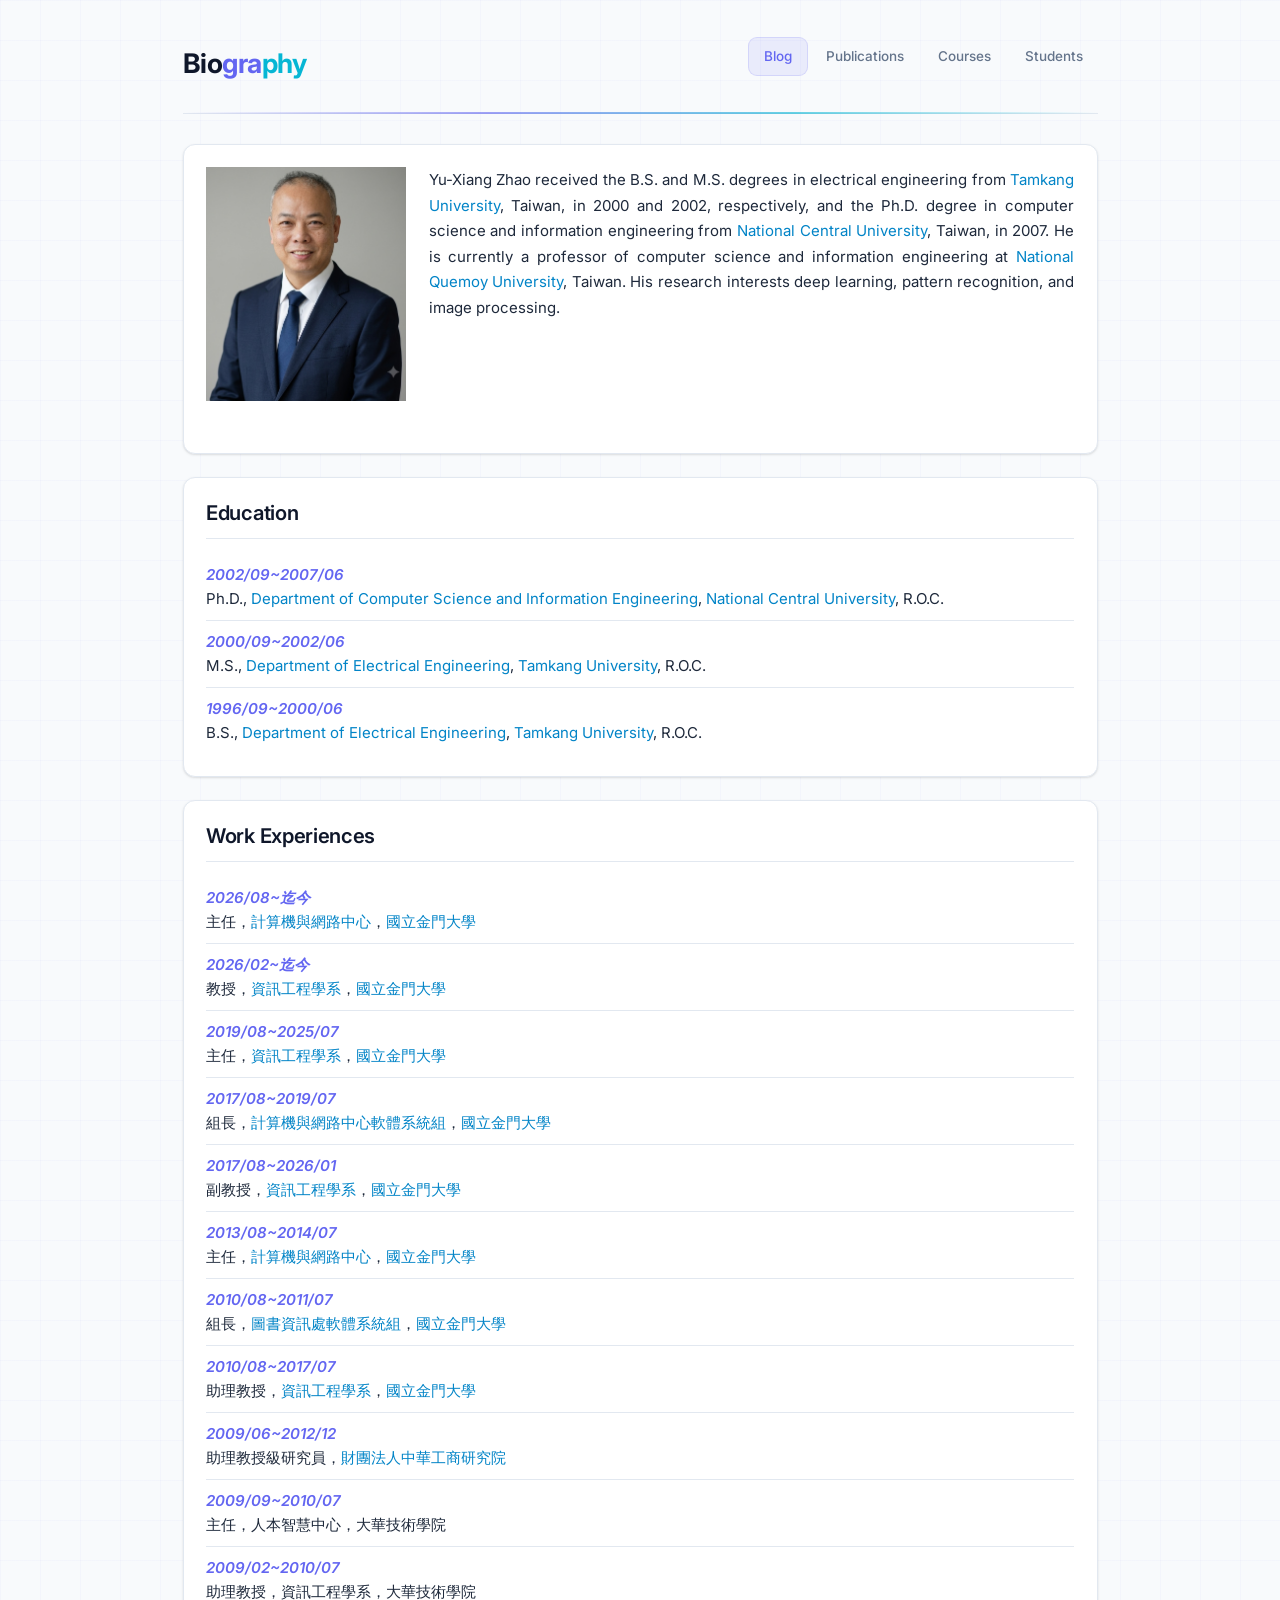
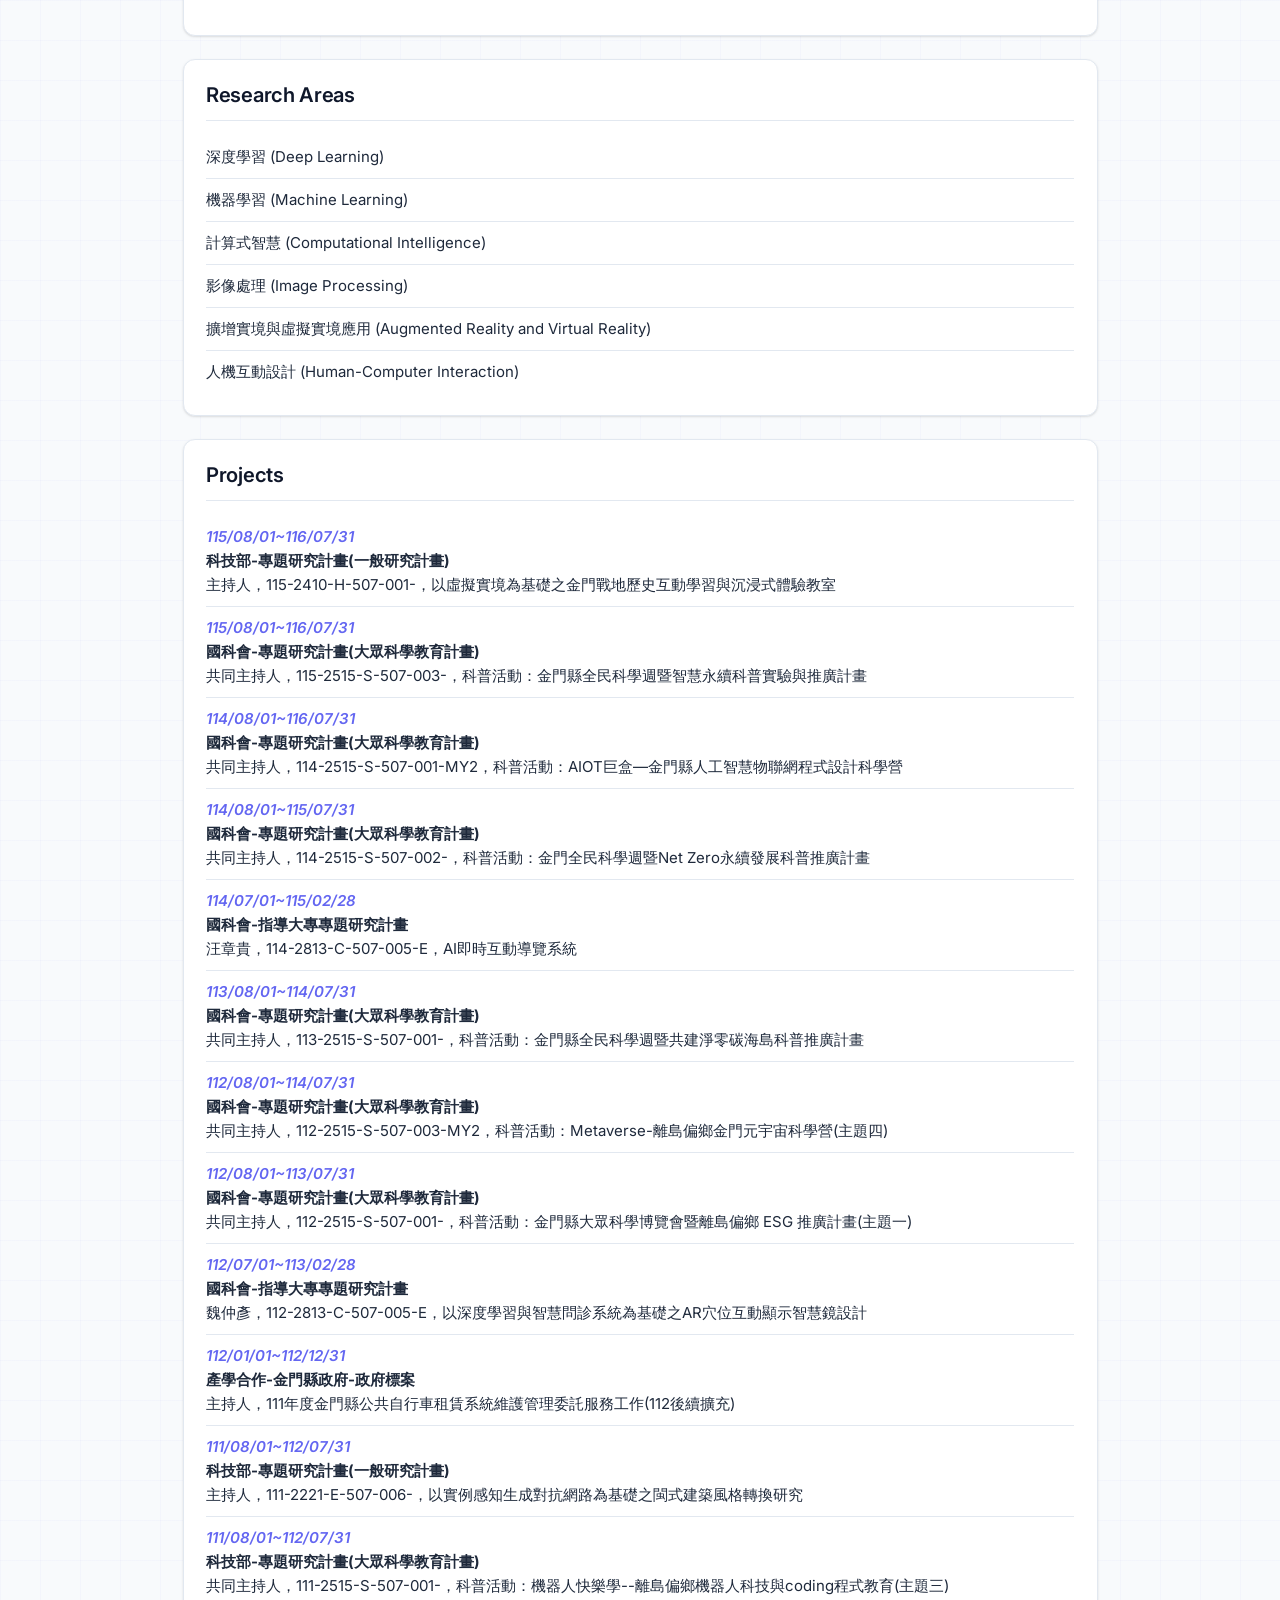
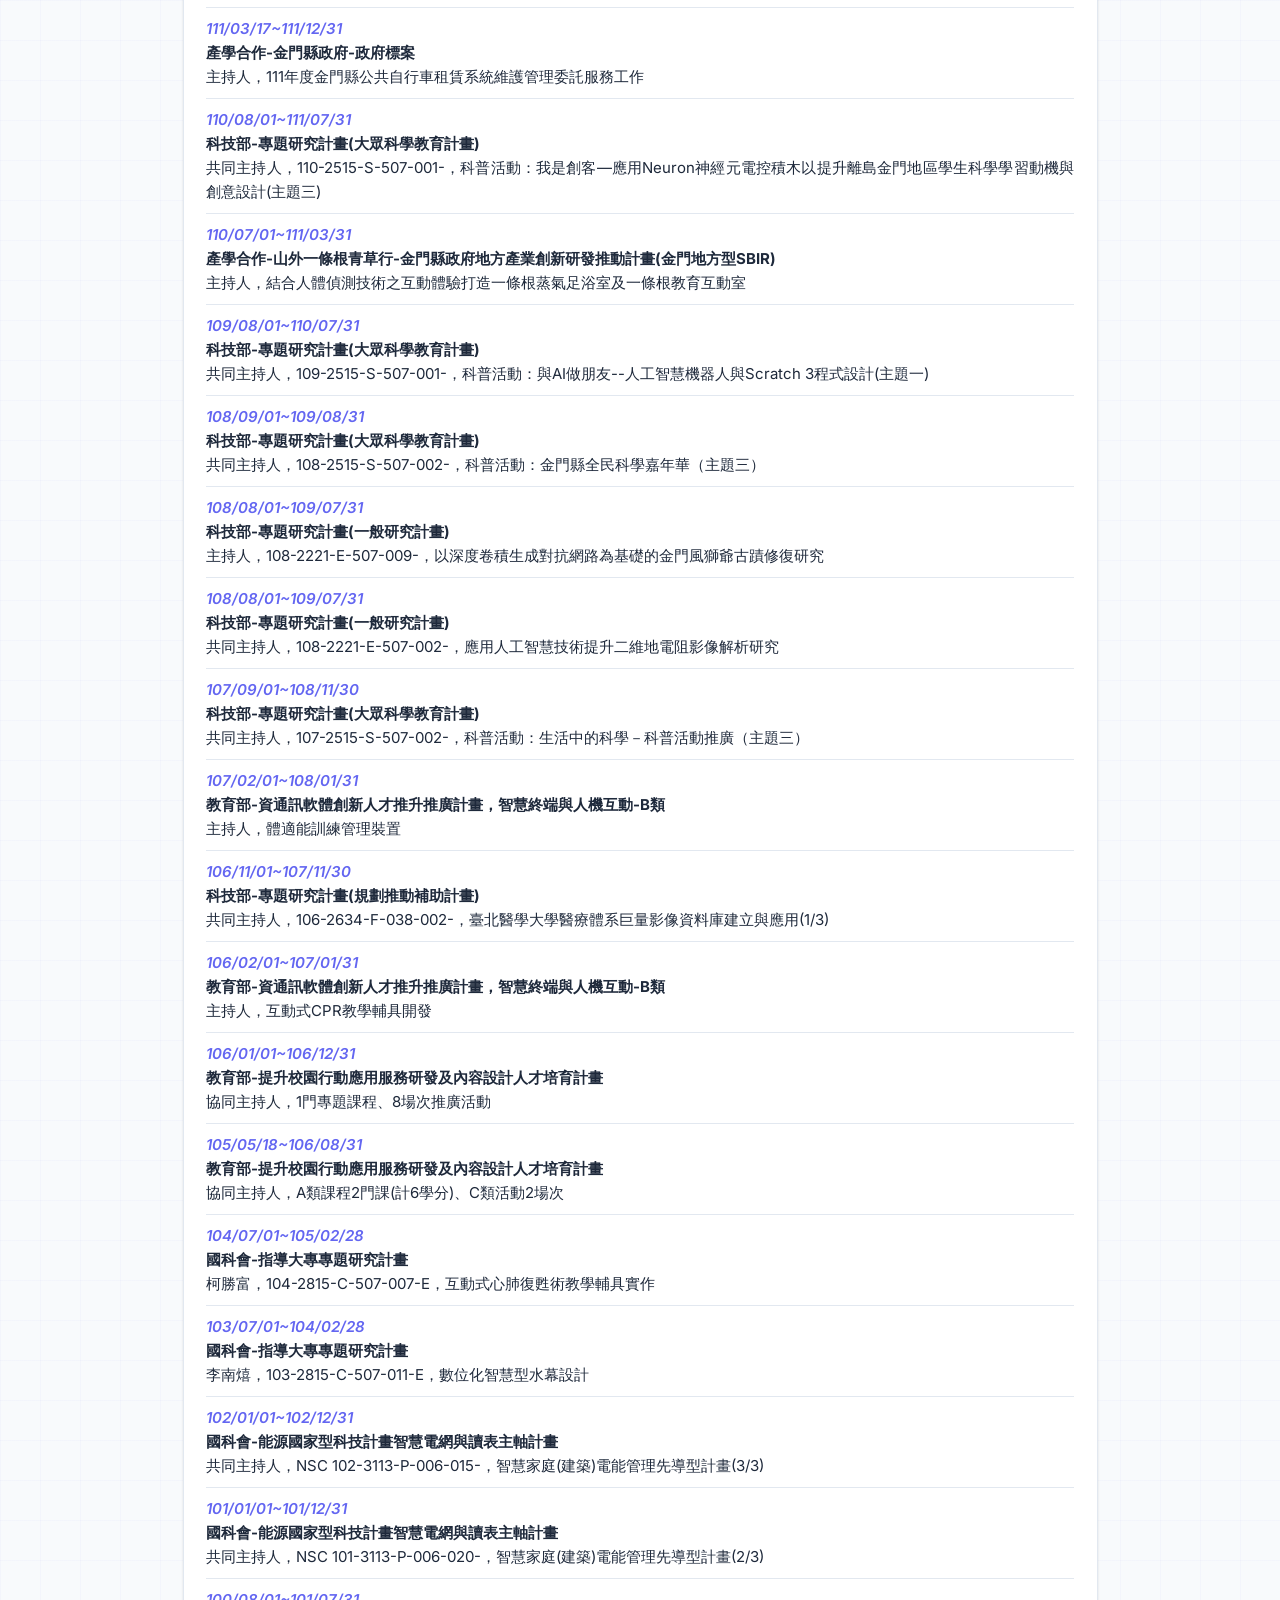
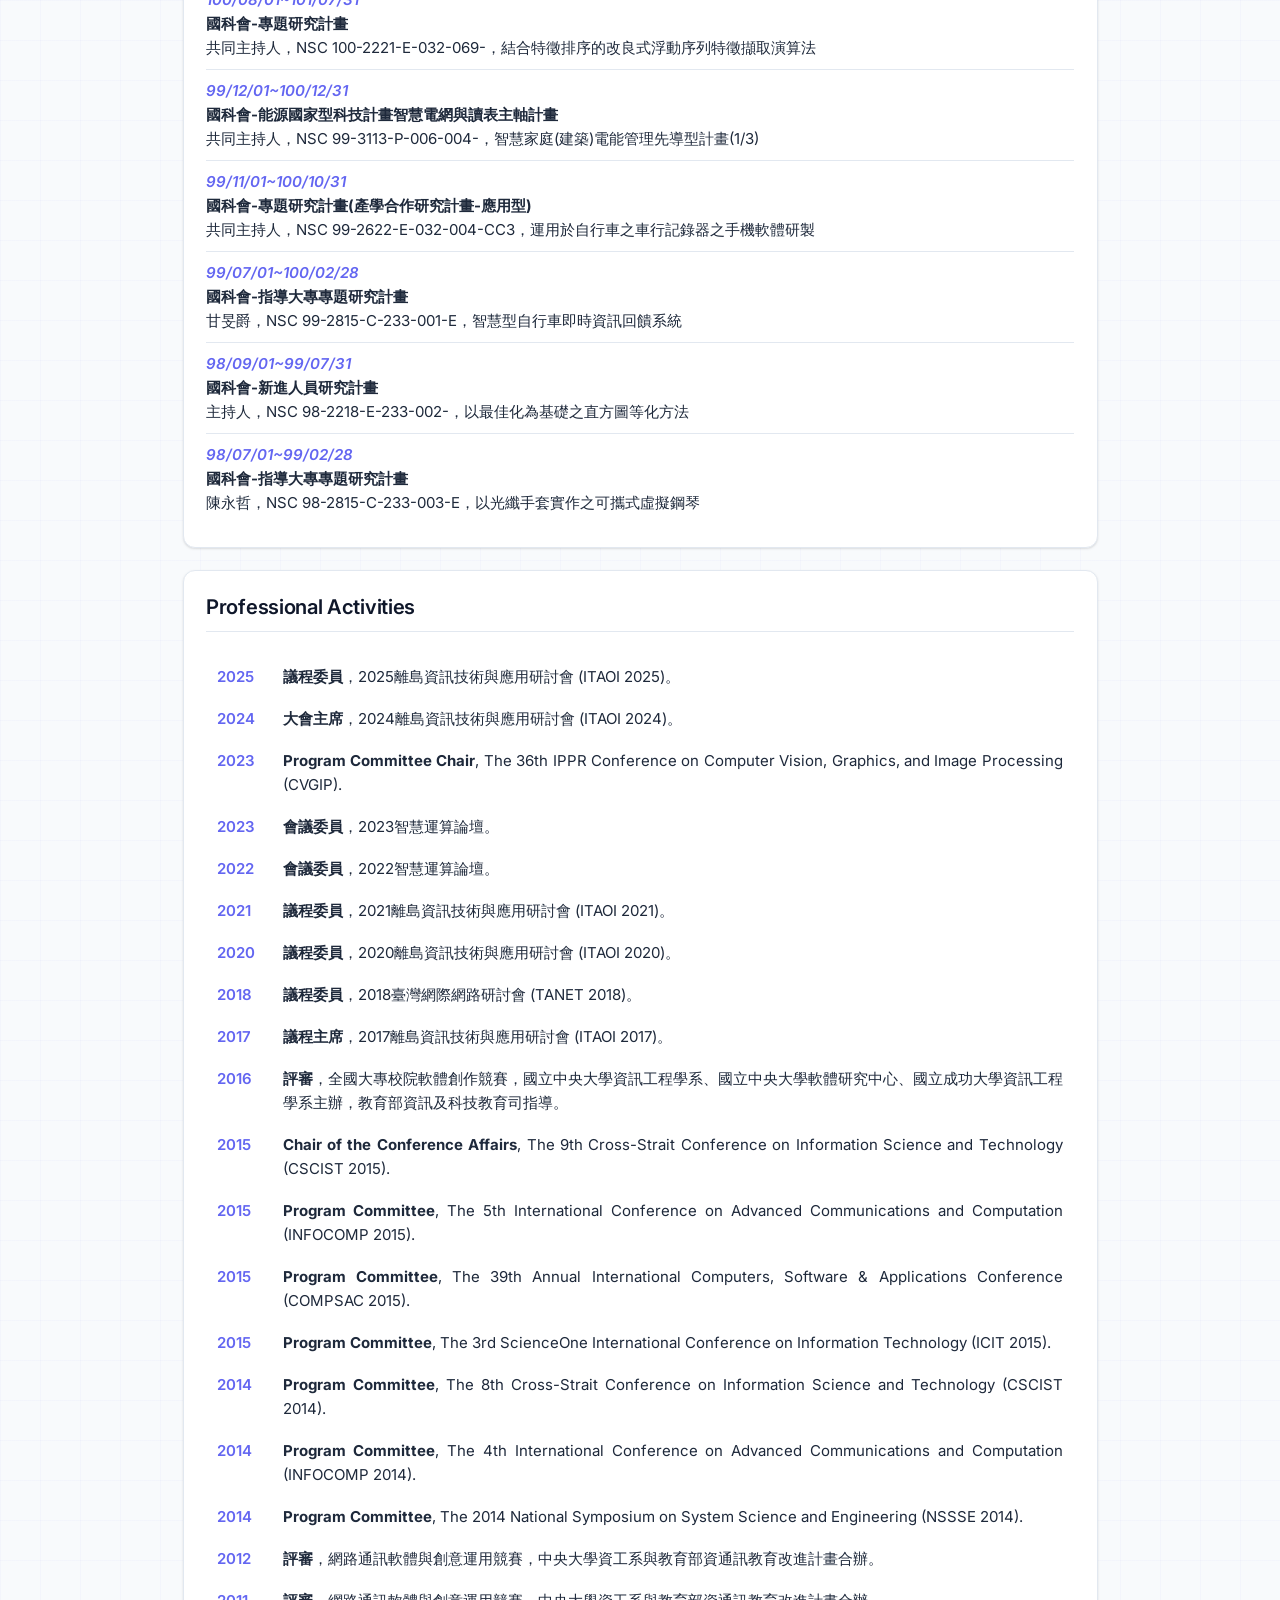
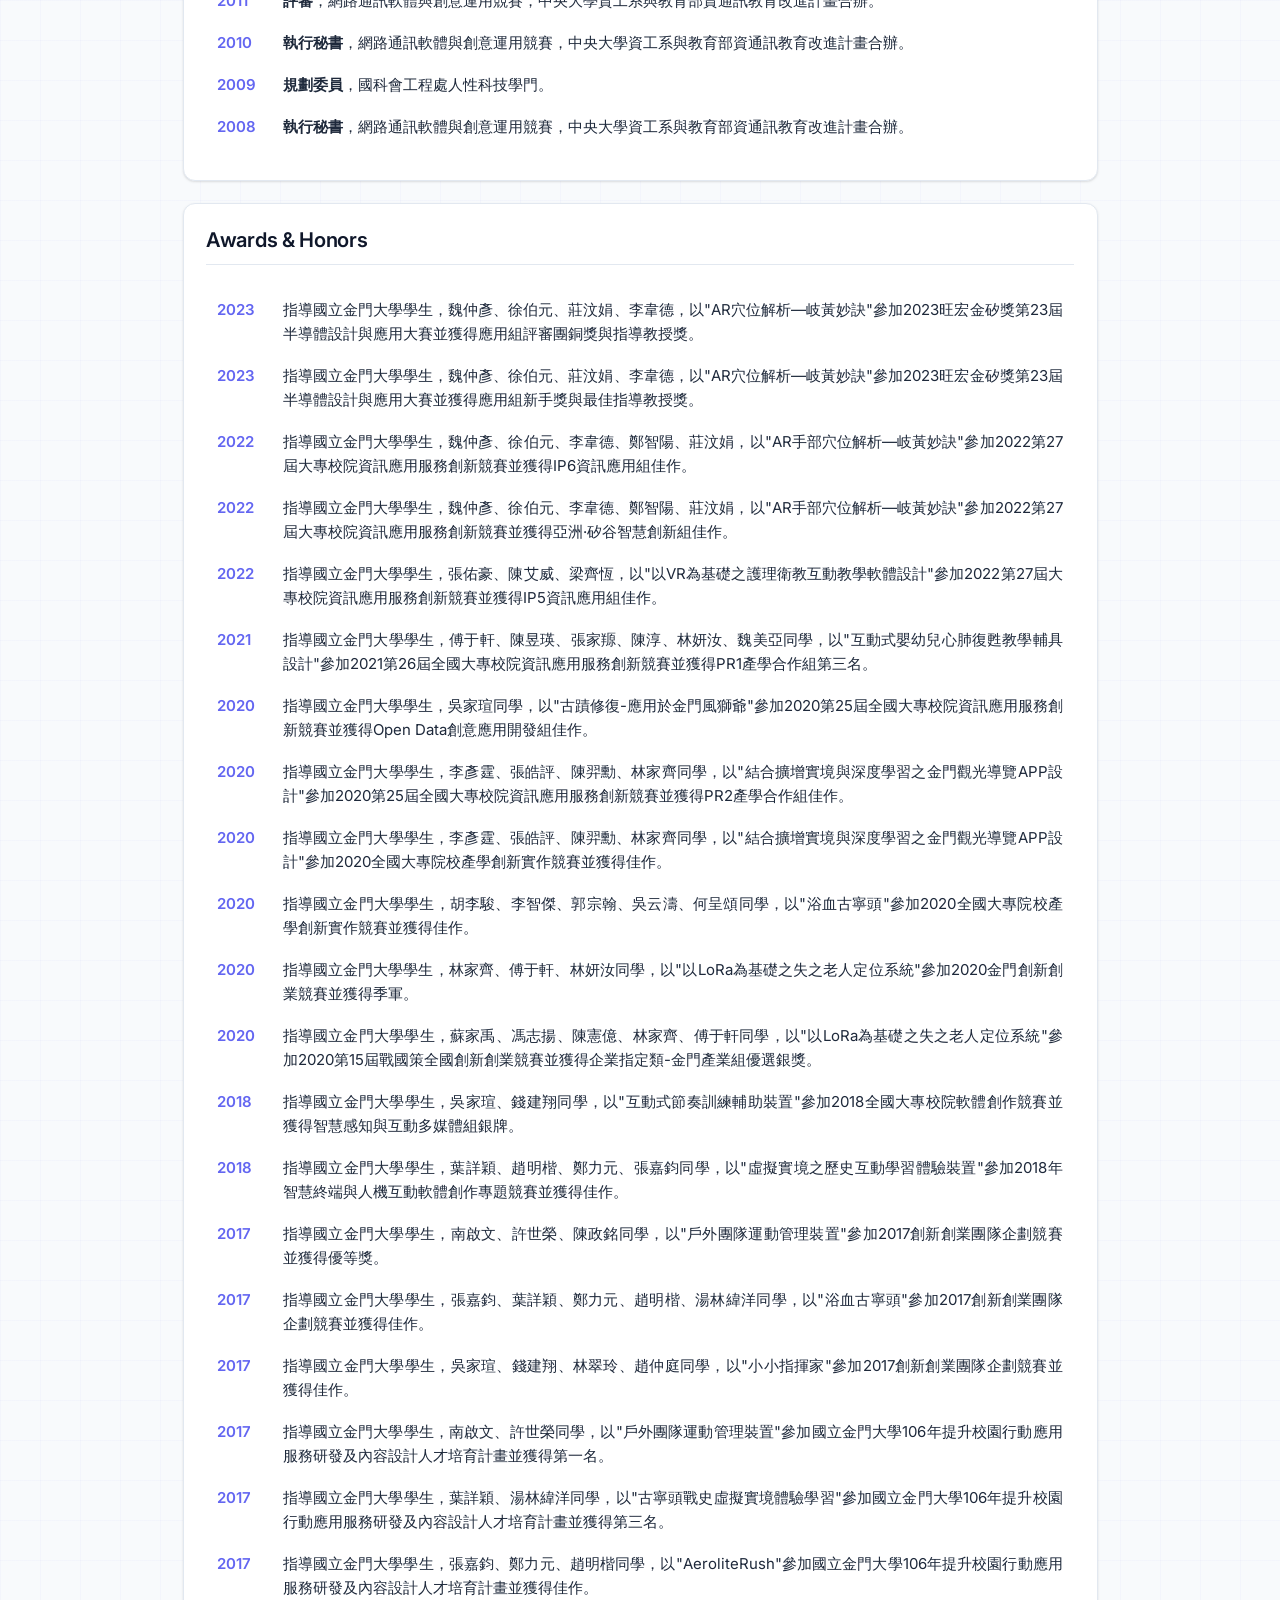
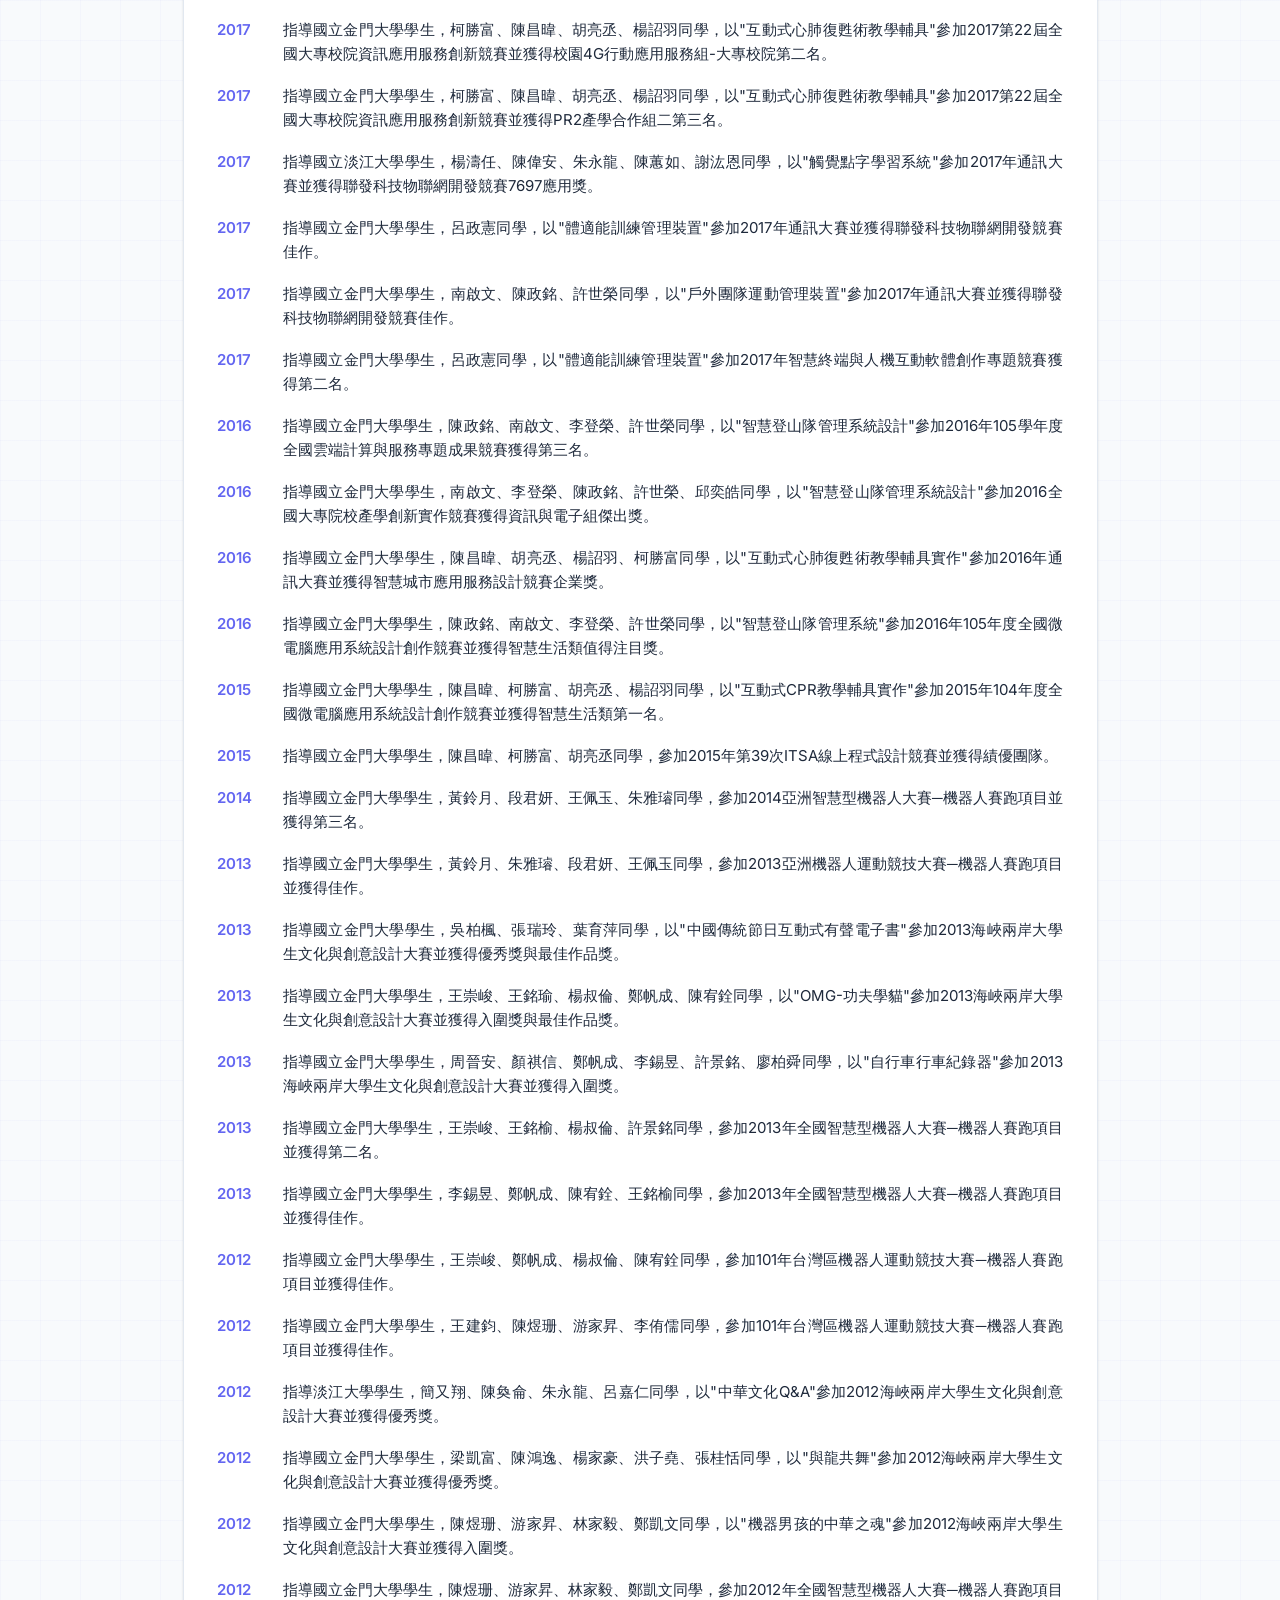
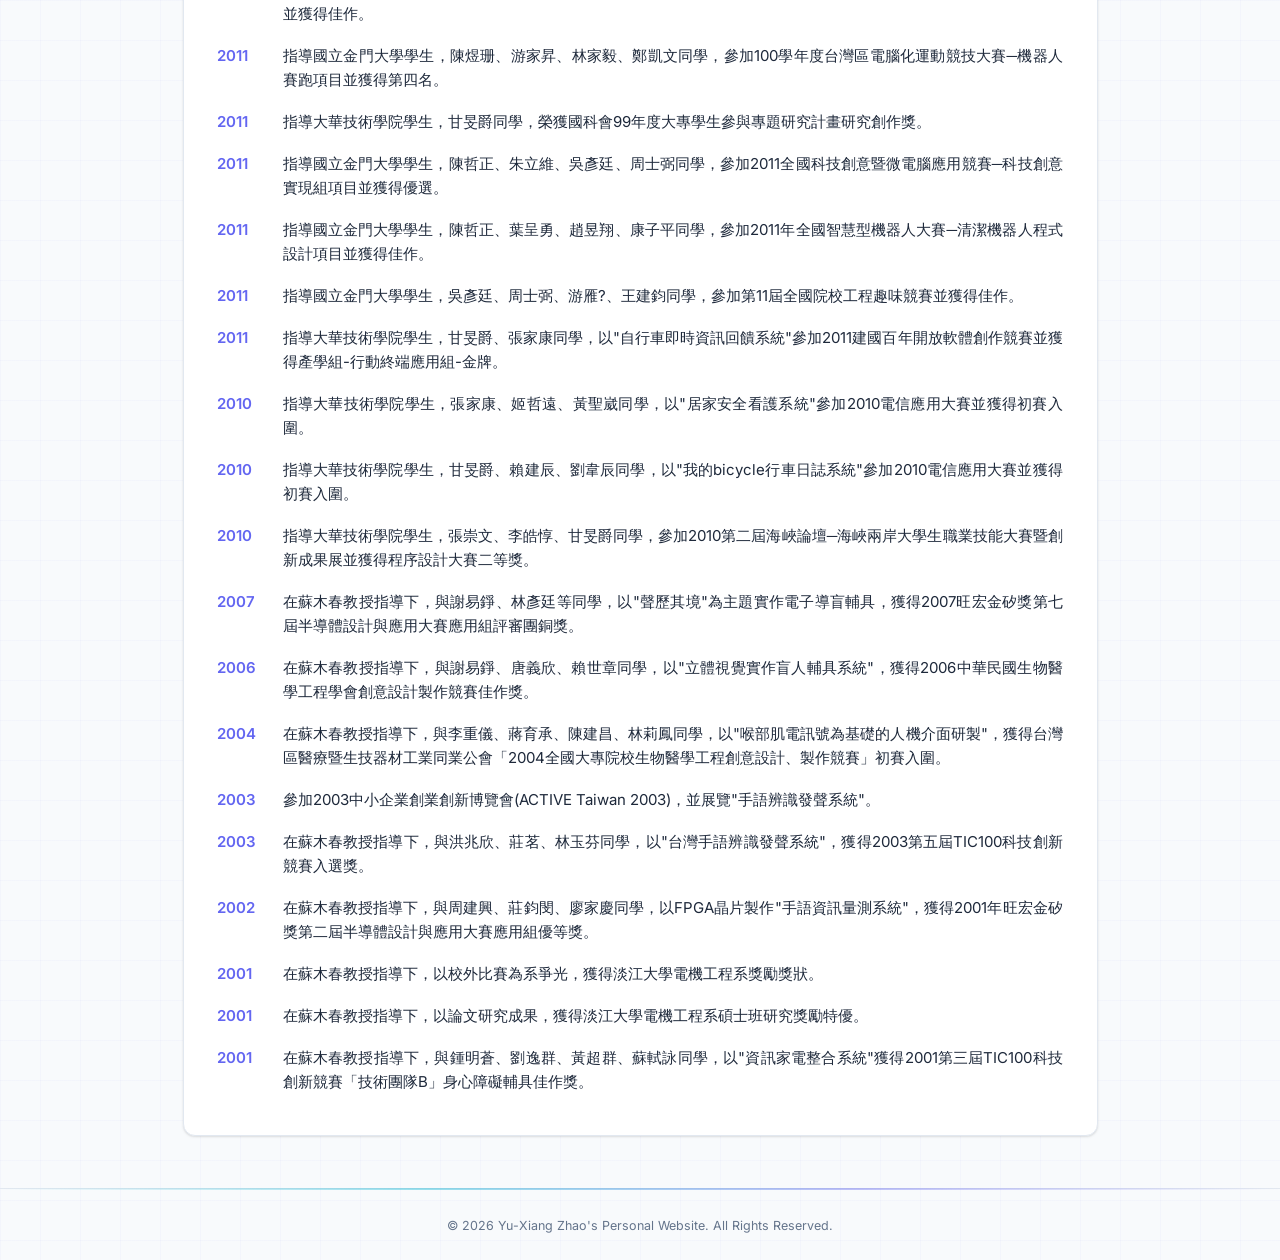
==== index.html @ 0b6e6e9c "Initial commit" ====
<!DOCTYPE html PUBLIC "-//W3C//DTD XHTML 1.0 Strict//EN" "http://www.w3.org/TR/xhtml1/DTD/xhtml1-strict.dtd">
<html xmlns="http://www.w3.org/1999/xhtml">

<head>
    <title>Yu-Xiang Zhao</title>
    <meta http-equiv="content-type" content="text/html; charset=utf-8" />
    <meta http-equiv="X-UA-Compatible" content="IE=edge,chrome=1" />
    <meta name="viewport" content="width=device-width, initial-scale=1.0" />
    <meta name="keywords" content="Yu-Xiang Zhao" />
    <meta name="copyright" content="Yu-Xiang Zhao" />
    <meta name="description" content="Yu-Xiang Zhao" />
    <meta name="author" content="Yu-Xiang Zhao" />
    <meta name="Robots" content="ALL" />
    <link rel="shortcut icon" type="image/x-icon" href="images/favicon/favicon.ico" />
    <link rel="bookmark" type="image/x-icon" href="images/favicon/favicon.ico" />
    <link rel="preconnect" href="https://fonts.googleapis.com" />
    <link rel="preconnect" href="https://fonts.gstatic.com" crossorigin="anonymous" />
    <link href="https://fonts.googleapis.com/css2?family=Inter:wght@400;500;600;700&display=swap" rel="stylesheet" />
    <link href="style.css" rel="stylesheet" type="text/css" media="screen" />
</head>

<body>
    <div class="page-wrapper">
        <!-- Header -->
        <header class="site-header">
            <div class="header-inner">
                <div class="logo">
                    <h1>
                        <a href="index.html">Bio<span class="color1">gra</span><span class="color2">phy</span></a>
                    </h1>
                </div>
                <button class="nav-toggle" aria-label="Toggle navigation">&#9776;</button>
                <nav class="main-nav" id="mainNav">
                    <ul>
                        <li class="first current_page_item"><a href="index.html">Blog</a></li>
                        <li><a href="publications.html">Publications</a></li>
                        <li><a href="courses.html">Courses</a></li>
                        <li><a href="students.html">Students</a></li>
                    </ul>
                </nav>
            </div>
        </header>

        <!-- Main Content -->
        <div class="content-main">
            <div class="section-card">
                <div class="bio-photo">
                    <p><img src="images/pic3.jpg" alt="Yu-Xiang Zhao" width="200" /></p>
                </div>
                <div class="bio-text">
                    <p>Yu-Xiang Zhao received the B.S. and M.S. degrees in electrical engineering from <a href="http://www.tku.edu.tw/">Tamkang University</a>, Taiwan, in 2000 and 2002,
                        respectively, and the Ph.D. degree in computer science and information engineering from <a href="http://www.ncu.edu.tw/">National Central University</a>, Taiwan, in 2007. He is
                        currently a professor of computer science and information engineering at <a href="http://www.nqu.edu.tw/">National Quemoy University</a>, Taiwan. His research interests
                        deep learning, pattern recognition, and image processing.</p>
                </div>
            </div>

            <div class="section-card">
                <h2>Education</h2>
                <div class="entry">
                    <ul class="info-list">
                        <li>
                            <span class="date">2002/09~2007/06</span><br />
                            Ph.D., <a href="http://www.csie.ncu.edu.tw/">Department of Computer Science and Information Engineering</a>, <a href="http://www.ncu.edu.tw/">National Central University</a>, R.O.C.
                        </li>
                        <li>
                            <span class="date">2000/09~2002/06</span><br />
                            M.S., <a href="http://www.ee.tku.edu.tw/">Department of Electrical Engineering</a>, <a href="http://www.tku.edu.tw/">Tamkang University</a>, R.O.C.
                        </li>
                        <li>
                            <span class="date">1996/09~2000/06</span><br />
                            B.S., <a href="http://www.ee.tku.edu.tw/">Department of Electrical Engineering</a>, <a href="http://www.tku.edu.tw/">Tamkang University</a>, R.O.C.
                        </li>
                    </ul>
                </div>
            </div>

            <div class="section-card">
                <h2>Work Experiences</h2>
                <div class="entry">
                    <ul class="info-list">
                        <li>
                            <span class="date">2026/08~迄今</span><br />
                            主任，<a href="http://www.nqu.edu.tw/orgcc/">計算機與網路中心</a>，<a href="http://www.nqu.edu.tw/">國立金門大學</a>
                        </li>
                        <li>
                            <span class="date">2026/02~迄今</span><br />
                            教授，<a href="http://www.nqu.edu.tw/educsie/">資訊工程學系</a>，<a href="http://www.nqu.edu.tw/">國立金門大學</a>
                        </li>
                        <li>
                            <span class="date">2019/08~2025/07</span><br />
                            主任，<a href="http://www.nqu.edu.tw/educsie/">資訊工程學系</a>，<a href="http://www.nqu.edu.tw/">國立金門大學</a>
                        </li>
                        <li>
                            <span class="date">2017/08~2019/07</span><br />
                            組長，<a href="http://www.nqu.edu.tw/orgcc/">計算機與網路中心軟體系統組</a>，<a href="http://www.nqu.edu.tw/">國立金門大學</a>
                        </li>
                        <li>
                            <span class="date">2017/08~2026/01</span><br />
                            副教授，<a href="http://www.nqu.edu.tw/educsie/">資訊工程學系</a>，<a href="http://www.nqu.edu.tw/">國立金門大學</a>
                        </li>
                        <li>
                            <span class="date">2013/08~2014/07</span><br />
                            主任，<a href="http://www.nqu.edu.tw/orgcc/">計算機與網路中心</a>，<a href="http://www.nqu.edu.tw/">國立金門大學</a>
                        </li>
                        <li>
                            <span class="date">2010/08~2011/07</span><br />
                            組長，<a href="http://www.nqu.edu.tw/orgcc/">圖書資訊處軟體系統組</a>，<a href="http://www.nqu.edu.tw/">國立金門大學</a>
                        </li>
                        <li>
                            <span class="date">2010/08~2017/07</span><br />
                            助理教授，<a href="http://www.nqu.edu.tw/educsie/">資訊工程學系</a>，<a href="http://www.nqu.edu.tw/">國立金門大學</a>
                        </li>
                        <li>
                            <span class="date">2009/06~2012/12</span><br />
                            助理教授級研究員，<a href="http://www.cicr.org.tw/">財團法人中華工商研究院</a>
                        </li>
                        <li>
                            <span class="date">2009/09~2010/07</span><br />
                            主任，人本智慧中心，大華技術學院
                        </li>
                        <li>
                            <span class="date">2009/02~2010/07</span><br />
                            助理教授，資訊工程學系，大華技術學院
                        </li>
                    </ul>
                </div>
            </div>

            <div class="section-card">
                <h2>Research Areas</h2>
                <div class="entry">
                    <ul class="info-list">
                        <li>深度學習 (Deep Learning)</li>
                        <li>機器學習 (Machine Learning)</li>
                        <li>計算式智慧 (Computational Intelligence)</li>
                        <li>影像處理 (Image Processing)</li>
                        <li>擴增實境與虛擬實境應用 (Augmented Reality and Virtual Reality)</li>
                        <li>人機互動設計 (Human-Computer Interaction)</li>
                    </ul>
                </div>
            </div>

            <div class="section-card">
                <h2>Projects</h2>
                <div class="entry">
                    <ul class="info-list">
                        <li>
                            <span class="date">115/08/01~116/07/31</span><br />
                            <strong>科技部-專題研究計畫(一般研究計畫)</strong><br />
                            主持人，115-2410-H-507-001-，以虛擬實境為基礎之金門戰地歷史互動學習與沉浸式體驗教室
                        </li>
                        <li>
                            <span class="date">115/08/01~116/07/31</span><br />
                            <strong>國科會-專題研究計畫(大眾科學教育計畫)</strong><br />
                            共同主持人，115-2515-S-507-003-，科普活動：金門縣全民科學週暨智慧永續科普實驗與推廣計畫
                        </li>
                        <li>
                            <span class="date">114/08/01~116/07/31</span><br />
                            <strong>國科會-專題研究計畫(大眾科學教育計畫)</strong><br />
                            共同主持人，114-2515-S-507-001-MY2，科普活動：AIOT巨盒—金門縣人工智慧物聯網程式設計科學營
                        </li>
                        <li>
                            <span class="date">114/08/01~115/07/31</span><br />
                            <strong>國科會-專題研究計畫(大眾科學教育計畫)</strong><br />
                            共同主持人，114-2515-S-507-002-，科普活動：金門全民科學週暨Net Zero永續發展科普推廣計畫
                        </li>
                        <li>
                            <span class="date">114/07/01~115/02/28</span><br />
                            <strong>國科會-指導大專專題研究計畫</strong><br />
                            汪章貴，114-2813-C-507-005-E，AI即時互動導覽系統
                        </li>
                        <li>
                            <span class="date">113/08/01~114/07/31</span><br />
                            <strong>國科會-專題研究計畫(大眾科學教育計畫)</strong><br />
                            共同主持人，113-2515-S-507-001-，科普活動：金門縣全民科學週暨共建淨零碳海島科普推廣計畫
                        </li>
                        <li>
                            <span class="date">112/08/01~114/07/31</span><br />
                            <strong>國科會-專題研究計畫(大眾科學教育計畫)</strong><br />
                            共同主持人，112-2515-S-507-003-MY2，科普活動：Metaverse-離島偏鄉金門元宇宙科學營(主題四)
                        </li>
                        <li>
                            <span class="date">112/08/01~113/07/31</span><br />
                            <strong>國科會-專題研究計畫(大眾科學教育計畫)</strong><br />
                            共同主持人，112-2515-S-507-001-，科普活動：金門縣大眾科學博覽會暨離島偏鄉 ESG 推廣計畫(主題一)
                        </li>
                        <li>
                            <span class="date">112/07/01~113/02/28</span><br />
                            <strong>國科會-指導大專專題研究計畫</strong><br />
                            魏仲彥，112-2813-C-507-005-E，以深度學習與智慧問診系統為基礎之AR穴位互動顯示智慧鏡設計
                        </li>
                        <li>
                            <span class="date">112/01/01~112/12/31</span><br />
                            <strong>產學合作-金門縣政府-政府標案</strong><br />
                            主持人，111年度金門縣公共自行車租賃系統維護管理委託服務工作(112後續擴充)
                        </li>
                        <li>
                            <span class="date">111/08/01~112/07/31</span><br />
                            <strong>科技部-專題研究計畫(一般研究計畫)</strong><br />
                            主持人，111-2221-E-507-006-，以實例感知生成對抗網路為基礎之閩式建築風格轉換研究
                        </li>
                        <li>
                            <span class="date">111/08/01~112/07/31</span><br />
                            <strong>科技部-專題研究計畫(大眾科學教育計畫)</strong><br />
                            共同主持人，111-2515-S-507-001-，科普活動：機器人快樂學--離島偏鄉機器人科技與coding程式教育(主題三)
                        </li>
                        <li>
                            <span class="date">111/03/17~111/12/31</span><br />
                            <strong>產學合作-金門縣政府-政府標案</strong><br />
                            主持人，111年度金門縣公共自行車租賃系統維護管理委託服務工作
                        </li>
                        <li>
                            <span class="date">110/08/01~111/07/31</span><br />
                            <strong>科技部-專題研究計畫(大眾科學教育計畫)</strong><br />
                            共同主持人，110-2515-S-507-001-，科普活動：我是創客—應用Neuron神經元電控積木以提升離島金門地區學生科學學習動機與創意設計(主題三)
                        </li>
                        <li>
                            <span class="date">110/07/01~111/03/31</span><br />
                            <strong>產學合作-山外一條根青草行-金門縣政府地方產業創新研發推動計畫(金門地方型SBIR)</strong><br />
                            主持人，結合人體偵測技術之互動體驗打造一條根蒸氣足浴室及一條根教育互動室
                        </li>
                        <li>
                            <span class="date">109/08/01~110/07/31</span><br />
                            <strong>科技部-專題研究計畫(大眾科學教育計畫)</strong><br />
                            共同主持人，109-2515-S-507-001-，科普活動：與AI做朋友--人工智慧機器人與Scratch 3程式設計(主題一)
                        </li>
                        <li>
                            <span class="date">108/09/01~109/08/31</span><br />
                            <strong>科技部-專題研究計畫(大眾科學教育計畫)</strong><br />
                            共同主持人，108-2515-S-507-002-，科普活動：金門縣全民科學嘉年華（主題三）
                        </li>
                        <li>
                            <span class="date">108/08/01~109/07/31</span><br />
                            <strong>科技部-專題研究計畫(一般研究計畫)</strong><br />
                            主持人，108-2221-E-507-009-，以深度卷積生成對抗網路為基礎的金門風獅爺古蹟修復研究
                        </li>
                        <li>
                            <span class="date">108/08/01~109/07/31</span><br />
                            <strong>科技部-專題研究計畫(一般研究計畫)</strong><br />
                            共同主持人，108-2221-E-507-002-，應用人工智慧技術提升二維地電阻影像解析研究
                        </li>
                        <li>
                            <span class="date">107/09/01~108/11/30</span><br />
                            <strong>科技部-專題研究計畫(大眾科學教育計畫)</strong><br />
                            共同主持人，107-2515-S-507-002-，科普活動：生活中的科學－科普活動推廣（主題三）
                        </li>
                        <li>
                            <span class="date">107/02/01~108/01/31</span><br />
                            <strong>教育部-資通訊軟體創新人才推升推廣計畫，智慧終端與人機互動-B類</strong><br />
                            主持人，體適能訓練管理裝置
                        </li>
                        <li>
                            <span class="date">106/11/01~107/11/30</span><br />
                            <strong>科技部-專題研究計畫(規劃推動補助計畫)</strong><br />
                            共同主持人，106-2634-F-038-002-，臺北醫學大學醫療體系巨量影像資料庫建立與應用(1/3)
                        </li>
                        <li>
                            <span class="date">106/02/01~107/01/31</span><br />
                            <strong>教育部-資通訊軟體創新人才推升推廣計畫，智慧終端與人機互動-B類</strong><br />
                            主持人，互動式CPR教學輔具開發
                        </li>
                        <li>
                            <span class="date">106/01/01~106/12/31</span><br />
                            <strong>教育部-提升校園行動應用服務研發及內容設計人才培育計畫</strong><br />
                            協同主持人，1門專題課程、8場次推廣活動
                        </li>
                        <li>
                            <span class="date">105/05/18~106/08/31</span><br />
                            <strong>教育部-提升校園行動應用服務研發及內容設計人才培育計畫</strong><br />
                            協同主持人，A類課程2門課(計6學分)、C類活動2場次
                        </li>
                        <li>
                            <span class="date">104/07/01~105/02/28</span><br />
                            <strong>國科會-指導大專專題研究計畫</strong><br />
                            柯勝富，104-2815-C-507-007-E，互動式心肺復甦術教學輔具實作
                        </li>
                        <li>
                            <span class="date">103/07/01~104/02/28</span><br />
                            <strong>國科會-指導大專專題研究計畫</strong><br />
                            李南熺，103-2815-C-507-011-E，數位化智慧型水幕設計
                        </li>
                        <li>
                            <span class="date">102/01/01~102/12/31</span><br />
                            <strong>國科會-能源國家型科技計畫智慧電網與讀表主軸計畫</strong><br />
                            共同主持人，NSC 102-3113-P-006-015-，智慧家庭(建築)電能管理先導型計畫(3/3)
                        </li>
                        <li>
                            <span class="date">101/01/01~101/12/31</span><br />
                            <strong>國科會-能源國家型科技計畫智慧電網與讀表主軸計畫</strong><br />
                            共同主持人，NSC 101-3113-P-006-020-，智慧家庭(建築)電能管理先導型計畫(2/3)
                        </li>
                        <li>
                            <span class="date">100/08/01~101/07/31</span><br />
                            <strong>國科會-專題研究計畫</strong><br />
                            共同主持人，NSC 100-2221-E-032-069-，結合特徵排序的改良式浮動序列特徵擷取演算法
                        </li>
                        <li>
                            <span class="date">99/12/01~100/12/31</span><br />
                            <strong>國科會-能源國家型科技計畫智慧電網與讀表主軸計畫</strong><br />
                            共同主持人，NSC 99-3113-P-006-004-，智慧家庭(建築)電能管理先導型計畫(1/3)
                        </li>
                        <li>
                            <span class="date">99/11/01~100/10/31</span><br />
                            <strong>國科會-專題研究計畫(產學合作研究計畫-應用型)</strong><br />
                            共同主持人，NSC 99-2622-E-032-004-CC3，運用於自行車之車行記錄器之手機軟體研製
                        </li>
                        <li>
                            <span class="date">99/07/01~100/02/28</span><br />
                            <strong>國科會-指導大專專題研究計畫</strong><br />
                            甘旻爵，NSC 99-2815-C-233-001-E，智慧型自行車即時資訊回饋系統
                        </li>
                        <li>
                            <span class="date">98/09/01~99/07/31</span><br />
                            <strong>國科會-新進人員研究計畫</strong><br />
                            主持人，NSC 98-2218-E-233-002-，以最佳化為基礎之直方圖等化方法
                        </li>
                        <li>
                            <span class="date">98/07/01~99/02/28</span><br />
                            <strong>國科會-指導大專專題研究計畫</strong><br />
                            陳永哲，NSC 98-2815-C-233-003-E，以光纖手套實作之可攜式虛擬鋼琴
                        </li>
                    </ul>
                </div>
            </div>

            <div class="section-card">
                <h2>Professional Activities</h2>
                <div class="entry">
                    <ul class="info-list">
                        <li>
                            <table>
                                <tr>
                                    <td>2025</td>
                                    <td><strong>議程委員</strong>，2025離島資訊技術與應用研討會 (ITAOI 2025)。</td>
                                </tr>
                                <tr>
                                    <td>2024</td>
                                    <td><strong>大會主席</strong>，2024離島資訊技術與應用研討會 (ITAOI 2024)。</td>
                                </tr>
                                <tr>
                                    <td>2023</td>
                                    <td><strong>Program Committee Chair</strong>, The 36th IPPR Conference on Computer Vision, Graphics, and Image Processing (CVGIP).</td>
                                </tr>
                                <tr>
                                    <td>2023</td>
                                    <td><strong>會議委員</strong>，2023智慧運算論壇。</td>
                                </tr>
                                <tr>
                                    <td>2022</td>
                                    <td><strong>會議委員</strong>，2022智慧運算論壇。</td>
                                </tr>
                                <tr>
                                    <td>2021</td>
                                    <td><strong>議程委員</strong>，2021離島資訊技術與應用研討會 (ITAOI 2021)。</td>
                                </tr>
                                <tr>
                                    <td>2020</td>
                                    <td><strong>議程委員</strong>，2020離島資訊技術與應用研討會 (ITAOI 2020)。</td>
                                </tr>
                                <tr>
                                    <td>2018</td>
                                    <td><strong>議程委員</strong>，2018臺灣網際網路研討會 (TANET 2018)。</td>
                                </tr>
                                <tr>
                                    <td>2017</td>
                                    <td><strong>議程主席</strong>，2017離島資訊技術與應用研討會 (ITAOI 2017)。</td>
                                </tr>
                                <tr>
                                    <td>2016</td>
                                    <td><strong>評審</strong>，全國大專校院軟體創作競賽，國立中央大學資訊工程學系、國立中央大學軟體研究中心、國立成功大學資訊工程學系主辦，教育部資訊及科技教育司指導。</td>
                                </tr>
                                <tr>
                                    <td>2015</td>
                                    <td><strong>Chair of the Conference Affairs</strong>, The 9th Cross-Strait Conference on Information Science and Technology (CSCIST 2015).</td>
                                </tr>
                                <tr>
                                    <td>2015</td>
                                    <td><strong>Program Committee</strong>, The 5th International Conference on Advanced Communications and Computation (INFOCOMP 2015).</td>
                                </tr>
                                <tr>
                                    <td>2015</td>
                                    <td><strong>Program Committee</strong>, The 39th Annual International Computers, Software &amp; Applications Conference (COMPSAC 2015).</td>
                                </tr>
                                <tr>
                                    <td>2015</td>
                                    <td><strong>Program Committee</strong>, The 3rd ScienceOne International Conference on Information Technology (ICIT 2015).</td>
                                </tr>
                                <tr>
                                    <td>2014</td>
                                    <td><strong>Program Committee</strong>, The 8th Cross-Strait Conference on Information Science and Technology (CSCIST 2014).</td>
                                </tr>
                                <tr>
                                    <td>2014</td>
                                    <td><strong>Program Committee</strong>, The 4th International Conference on Advanced Communications and Computation (INFOCOMP 2014).</td>
                                </tr>
                                <tr>
                                    <td>2014</td>
                                    <td><strong>Program Committee</strong>, The 2014 National Symposium on System Science and Engineering (NSSSE 2014).</td>
                                </tr>
                                <tr>
                                    <td>2012</td>
                                    <td><strong>評審</strong>，網路通訊軟體與創意運用競賽，中央大學資工系與教育部資通訊教育改進計畫合辦。</td>
                                </tr>
                                <tr>
                                    <td>2011</td>
                                    <td><strong>評審</strong>，網路通訊軟體與創意運用競賽，中央大學資工系與教育部資通訊教育改進計畫合辦。</td>
                                </tr>
                                <tr>
                                    <td>2010</td>
                                    <td><strong>執行秘書</strong>，網路通訊軟體與創意運用競賽，中央大學資工系與教育部資通訊教育改進計畫合辦。</td>
                                </tr>
                                <tr>
                                    <td>2009</td>
                                    <td><strong>規劃委員</strong>，國科會工程處人性科技學門。</td>
                                </tr>
                                <tr>
                                    <td>2008</td>
                                    <td><strong>執行秘書</strong>，網路通訊軟體與創意運用競賽，中央大學資工系與教育部資通訊教育改進計畫合辦。</td>
                                </tr>
                            </table>
                        </li>
                    </ul>
                </div>
            </div>

            <div class="section-card">
                <h2>Awards &amp; Honors</h2>
                <div class="entry">
                    <ul class="info-list">
                        <li>
                            <table>
                                <tr>
                                    <td>2023</td>
                                    <td>指導國立金門大學學生，魏仲彥、徐伯元、莊汶娟、李韋德，以"AR穴位解析—岐黃妙訣"參加2023旺宏金矽獎第23屆半導體設計與應用大賽並獲得應用組評審團銅獎與指導教授獎。</td>
                                </tr>
                                <tr>
                                    <td>2023</td>
                                    <td>指導國立金門大學學生，魏仲彥、徐伯元、莊汶娟、李韋德，以"AR穴位解析—岐黃妙訣"參加2023旺宏金矽獎第23屆半導體設計與應用大賽並獲得應用組新手獎與最佳指導教授獎。</td>
                                </tr>
                                <tr>
                                    <td>2022</td>
                                    <td>指導國立金門大學學生，魏仲彥、徐伯元、李韋德、鄭智陽、莊汶娟，以"AR手部穴位解析—岐黃妙訣"參加2022第27屆大專校院資訊應用服務創新競賽並獲得IP6資訊應用組佳作。</td>
                                </tr>
                                <tr>
                                    <td>2022</td>
                                    <td>指導國立金門大學學生，魏仲彥、徐伯元、李韋德、鄭智陽、莊汶娟，以"AR手部穴位解析—岐黃妙訣"參加2022第27屆大專校院資訊應用服務創新競賽並獲得亞洲‧矽谷智慧創新組佳作。</td>
                                </tr>
                                <tr>
                                    <td>2022</td>
                                    <td>指導國立金門大學學生，張佑豪、陳艾威、梁齊恆，以"以VR為基礎之護理衛教互動教學軟體設計"參加2022第27屆大專校院資訊應用服務創新競賽並獲得IP5資訊應用組佳作。</td>
                                </tr>
                                <tr>
                                    <td>2021</td>
                                    <td>指導國立金門大學學生，傅于軒、陳昱瑛、張家羱、陳淳、林妍汝、魏美亞同學，以"互動式嬰幼兒心肺復甦教學輔具設計"參加2021第26屆全國大專校院資訊應用服務創新競賽並獲得PR1產學合作組第三名。</td>
                                </tr>
                                <tr>
                                    <td>2020</td>
                                    <td>指導國立金門大學學生，吳家瑄同學，以"古蹟修復-應用於金門風獅爺"參加2020第25屆全國大專校院資訊應用服務創新競賽並獲得Open Data創意應用開發組佳作。</td>
                                </tr>
                                <tr>
                                    <td>2020</td>
                                    <td>指導國立金門大學學生，李彥霆、張皓評、陳羿勳、林家齊同學，以"結合擴增實境與深度學習之金門觀光導覽APP設計"參加2020第25屆全國大專校院資訊應用服務創新競賽並獲得PR2產學合作組佳作。</td>
                                </tr>
                                <tr>
                                    <td>2020</td>
                                    <td>指導國立金門大學學生，李彥霆、張皓評、陳羿勳、林家齊同學，以"結合擴增實境與深度學習之金門觀光導覽APP設計"參加2020全國大專院校產學創新實作競賽並獲得佳作。</td>
                                </tr>
                                <tr>
                                    <td>2020</td>
                                    <td>指導國立金門大學學生，胡李駿、李智傑、郭宗翰、吳云濤、何呈頌同學，以"浴血古寧頭"參加2020全國大專院校產學創新實作競賽並獲得佳作。</td>
                                </tr>
                                <tr>
                                    <td>2020</td>
                                    <td>指導國立金門大學學生，林家齊、傅于軒、林妍汝同學，以"以LoRa為基礎之失之老人定位系統"參加2020金門創新創業競賽並獲得季軍。</td>
                                </tr>
                                <tr>
                                    <td>2020</td>
                                    <td>指導國立金門大學學生，蘇家禹、馮志揚、陳憲億、林家齊、傅于軒同學，以"以LoRa為基礎之失之老人定位系統"參加2020第15屆戰國策全國創新創業競賽並獲得企業指定類-金門產業組優選銀獎。</td>
                                </tr>
                                <tr>
                                    <td>2018</td>
                                    <td>指導國立金門大學學生，吳家瑄、錢建翔同學，以"互動式節奏訓練輔助裝置"參加2018全國大專校院軟體創作競賽並獲得智慧感知與互動多媒體組銀牌。</td>
                                </tr>
                                <tr>
                                    <td>2018</td>
                                    <td>指導國立金門大學學生，葉詳穎、趙明楷、鄭力元、張嘉鈞同學，以"虛擬實境之歷史互動學習體驗裝置"參加2018年智慧終端與人機互動軟體創作專題競賽並獲得佳作。</td>
                                </tr>
                                <tr>
                                    <td>2017</td>
                                    <td>指導國立金門大學學生，南啟文、許世榮、陳政銘同學，以"戶外團隊運動管理裝置"參加2017創新創業團隊企劃競賽並獲得優等獎。</td>
                                </tr>
                                <tr>
                                    <td>2017</td>
                                    <td>指導國立金門大學學生，張嘉鈞、葉詳穎、鄭力元、趙明楷、湯林緯洋同學，以"浴血古寧頭"參加2017創新創業團隊企劃競賽並獲得佳作。</td>
                                </tr>
                                <tr>
                                    <td>2017</td>
                                    <td>指導國立金門大學學生，吳家瑄、錢建翔、林翠玲、趙仲庭同學，以"小小指揮家"參加2017創新創業團隊企劃競賽並獲得佳作。</td>
                                </tr>
                                <tr>
                                    <td>2017</td>
                                    <td>指導國立金門大學學生，南啟文、許世榮同學，以"戶外團隊運動管理裝置"參加國立金門大學106年提升校園行動應用服務研發及內容設計人才培育計畫並獲得第一名。</td>
                                </tr>
                                <tr>
                                    <td>2017</td>
                                    <td>指導國立金門大學學生，葉詳穎、湯林緯洋同學，以"古寧頭戰史虛擬實境體驗學習"參加國立金門大學106年提升校園行動應用服務研發及內容設計人才培育計畫並獲得第三名。</td>
                                </tr>
                                <tr>
                                    <td>2017</td>
                                    <td>指導國立金門大學學生，張嘉鈞、鄭力元、趙明楷同學，以"AeroliteRush"參加國立金門大學106年提升校園行動應用服務研發及內容設計人才培育計畫並獲得佳作。</td>
                                </tr>
                                <tr>
                                    <td>2017</td>
                                    <td>指導國立金門大學學生，柯勝富、陳昌暐、胡亮丞、楊詔羽同學，以"互動式心肺復甦術教學輔具"參加2017第22屆全國大專校院資訊應用服務創新競賽並獲得校園4G行動應用服務組-大專校院第二名。</td>
                                </tr>
                                <tr>
                                    <td>2017</td>
                                    <td>指導國立金門大學學生，柯勝富、陳昌暐、胡亮丞、楊詔羽同學，以"互動式心肺復甦術教學輔具"參加2017第22屆全國大專校院資訊應用服務創新競賽並獲得PR2產學合作組二第三名。</td>
                                </tr>
                                <tr>
                                    <td>2017</td>
                                    <td>指導國立淡江大學學生，楊濤任、陳偉安、朱永龍、陳蕙如、謝汯恩同學，以"觸覺點字學習系統"參加2017年通訊大賽並獲得聯發科技物聯網開發競賽7697應用獎。</td>
                                </tr>
                                <tr>
                                    <td>2017</td>
                                    <td>指導國立金門大學學生，呂政憲同學，以"體適能訓練管理裝置"參加2017年通訊大賽並獲得聯發科技物聯網開發競賽佳作。</td>
                                </tr>
                                <tr>
                                    <td>2017</td>
                                    <td>指導國立金門大學學生，南啟文、陳政銘、許世榮同學，以"戶外團隊運動管理裝置"參加2017年通訊大賽並獲得聯發科技物聯網開發競賽佳作。</td>
                                </tr>
                                <tr>
                                    <td>2017</td>
                                    <td>指導國立金門大學學生，呂政憲同學，以"體適能訓練管理裝置"參加2017年智慧終端與人機互動軟體創作專題競賽獲得第二名。</td>
                                </tr>
                                <tr>
                                    <td>2016</td>
                                    <td>指導國立金門大學學生，陳政銘、南啟文、李登榮、許世榮同學，以"智慧登山隊管理系統設計"參加2016年105學年度全國雲端計算與服務專題成果競賽獲得第三名。</td>
                                </tr>
                                <tr>
                                    <td>2016</td>
                                    <td>指導國立金門大學學生，南啟文、李登榮、陳政銘、許世榮、邱奕皓同學，以"智慧登山隊管理系統設計"參加2016全國大專院校產學創新實作競賽獲得資訊與電子組傑出獎。</td>
                                </tr>
                                <tr>
                                    <td>2016</td>
                                    <td>指導國立金門大學學生，陳昌暐、胡亮丞、楊詔羽、柯勝富同學，以"互動式心肺復甦術教學輔具實作"參加2016年通訊大賽並獲得智慧城市應用服務設計競賽企業獎。</td>
                                </tr>
                                <tr>
                                    <td>2016</td>
                                    <td>指導國立金門大學學生，陳政銘、南啟文、李登榮、許世榮同學，以"智慧登山隊管理系統"參加2016年105年度全國微電腦應用系統設計創作競賽並獲得智慧生活類值得注目獎。</td>
                                </tr>
                                <tr>
                                    <td>2015</td>
                                    <td>指導國立金門大學學生，陳昌暐、柯勝富、胡亮丞、楊詔羽同學，以"互動式CPR教學輔具實作"參加2015年104年度全國微電腦應用系統設計創作競賽並獲得智慧生活類第一名。</td>
                                </tr>
                                <tr>
                                    <td>2015</td>
                                    <td>指導國立金門大學學生，陳昌暐、柯勝富、胡亮丞同學，參加2015年第39次ITSA線上程式設計競賽並獲得績優團隊。</td>
                                </tr>
                                <tr>
                                    <td>2014</td>
                                    <td>指導國立金門大學學生，黃鈴月、段君妍、王佩玉、朱雅璿同學，參加2014亞洲智慧型機器人大賽─機器人賽跑項目並獲得第三名。</td>
                                </tr>
                                <tr>
                                    <td>2013</td>
                                    <td>指導國立金門大學學生，黃鈴月、朱雅璿、段君妍、王佩玉同學，參加2013亞洲機器人運動競技大賽─機器人賽跑項目並獲得佳作。</td>
                                </tr>
                                <tr>
                                    <td>2013</td>
                                    <td>指導國立金門大學學生，吳柏楓、張瑞玲、葉育萍同學，以"中國傳統節日互動式有聲電子書"參加2013海峽兩岸大學生文化與創意設計大賽並獲得優秀獎與最佳作品獎。</td>
                                </tr>
                                <tr>
                                    <td>2013</td>
                                    <td>指導國立金門大學學生，王崇峻、王銘瑜、楊叔倫、鄭帆成、陳宥銓同學，以"OMG-功夫學貓"參加2013海峽兩岸大學生文化與創意設計大賽並獲得入圍獎與最佳作品獎。</td>
                                </tr>
                                <tr>
                                    <td>2013</td>
                                    <td>指導國立金門大學學生，周晉安、顏祺信、鄭帆成、李錫昱、許景銘、廖柏舜同學，以"自行車行車紀錄器"參加2013海峽兩岸大學生文化與創意設計大賽並獲得入圍獎。</td>
                                </tr>
                                <tr>
                                    <td>2013</td>
                                    <td>指導國立金門大學學生，王崇峻、王銘榆、楊叔倫、許景銘同學，參加2013年全國智慧型機器人大賽─機器人賽跑項目並獲得第二名。</td>
                                </tr>
                                <tr>
                                    <td>2013</td>
                                    <td>指導國立金門大學學生，李錫昱、鄭帆成、陳宥銓、王銘榆同學，參加2013年全國智慧型機器人大賽─機器人賽跑項目並獲得佳作。</td>
                                </tr>
                                <tr>
                                    <td>2012</td>
                                    <td>指導國立金門大學學生，王崇峻、鄭帆成、楊叔倫、陳宥銓同學，參加101年台灣區機器人運動競技大賽─機器人賽跑項目並獲得佳作。</td>
                                </tr>
                                <tr>
                                    <td>2012</td>
                                    <td>指導國立金門大學學生，王建鈞、陳煜珊、游家昇、李侑儒同學，參加101年台灣區機器人運動競技大賽─機器人賽跑項目並獲得佳作。</td>
                                </tr>
                                <tr>
                                    <td>2012</td>
                                    <td>指導淡江大學學生，簡又翔、陳奐侖、朱永龍、呂嘉仁同學，以"中華文化Q&amp;A"參加2012海峽兩岸大學生文化與創意設計大賽並獲得優秀獎。</td>
                                </tr>
                                <tr>
                                    <td>2012</td>
                                    <td>指導國立金門大學學生，梁凱富、陳鴻逸、楊家豪、洪子堯、張桂恬同學，以"與龍共舞"參加2012海峽兩岸大學生文化與創意設計大賽並獲得優秀獎。</td>
                                </tr>
                                <tr>
                                    <td>2012</td>
                                    <td>指導國立金門大學學生，陳煜珊、游家昇、林家毅、鄭凱文同學，以"機器男孩的中華之魂"參加2012海峽兩岸大學生文化與創意設計大賽並獲得入圍獎。</td>
                                </tr>
                                <tr>
                                    <td>2012</td>
                                    <td>指導國立金門大學學生，陳煜珊、游家昇、林家毅、鄭凱文同學，參加2012年全國智慧型機器人大賽─機器人賽跑項目並獲得佳作。</td>
                                </tr>
                                <tr>
                                    <td>2011</td>
                                    <td>指導國立金門大學學生，陳煜珊、游家昇、林家毅、鄭凱文同學，參加100學年度台灣區電腦化運動競技大賽─機器人賽跑項目並獲得第四名。</td>
                                </tr>
                                <tr>
                                    <td>2011</td>
                                    <td>指導大華技術學院學生，甘旻爵同學，榮獲國科會99年度大專學生參與專題研究計畫研究創作獎。</td>
                                </tr>
                                <tr>
                                    <td>2011</td>
                                    <td>指導國立金門大學學生，陳哲正、朱立維、吳彥廷、周士弼同學，參加2011全國科技創意暨微電腦應用競賽─科技創意實現組項目並獲得優選。</td>
                                </tr>
                                <tr>
                                    <td>2011</td>
                                    <td>指導國立金門大學學生，陳哲正、葉呈勇、趙昱翔、康子平同學，參加2011年全國智慧型機器人大賽─清潔機器人程式設計項目並獲得佳作。</td>
                                </tr>
                                <tr>
                                    <td>2011</td>
                                    <td>指導國立金門大學學生，吳彥廷、周士弼、游雁?、王建鈞同學，參加第11屆全國院校工程趣味競賽並獲得佳作。</td>
                                </tr>
                                <tr>
                                    <td>2011</td>
                                    <td>指導大華技術學院學生，甘旻爵、張家康同學，以"自行車即時資訊回饋系統"參加2011建國百年開放軟體創作競賽並獲得產學組-行動終端應用組-金牌。</td>
                                </tr>
                                <tr>
                                    <td>2010</td>
                                    <td>指導大華技術學院學生，張家康、姬哲遠、黃聖崴同學，以"居家安全看護系統"參加2010電信應用大賽並獲得初賽入圍。</td>
                                </tr>
                                <tr>
                                    <td>2010</td>
                                    <td>指導大華技術學院學生，甘旻爵、賴建辰、劉韋辰同學，以"我的bicycle行車日誌系統"參加2010電信應用大賽並獲得初賽入圍。</td>
                                </tr>
                                <tr>
                                    <td>2010</td>
                                    <td>指導大華技術學院學生，張崇文、李皓惇、甘旻爵同學，參加2010第二屆海峽論壇─海峽兩岸大學生職業技能大賽暨創新成果展並獲得程序設計大賽二等獎。</td>
                                </tr>
                                <tr>
                                    <td>2007</td>
                                    <td>在蘇木春教授指導下，與謝易錚、林彥廷等同學，以"聲歷其境"為主題實作電子導盲輔具，獲得2007旺宏金矽獎第七屆半導體設計與應用大賽應用組評審團銅獎。</td>
                                </tr>
                                <tr>
                                    <td>2006</td>
                                    <td>在蘇木春教授指導下，與謝易錚、唐義欣、賴世章同學，以"立體視覺實作盲人輔具系統"，獲得2006中華民國生物醫學工程學會創意設計製作競賽佳作獎。</td>
                                </tr>
                                <tr>
                                    <td>2004</td>
                                    <td>在蘇木春教授指導下，與李重儀、蔣育承、陳建昌、林莉鳳同學，以"喉部肌電訊號為基礎的人機介面研製"，獲得台灣區醫療暨生技器材工業同業公會「2004全國大專院校生物醫學工程創意設計、製作競賽」初賽入圍。</td>
                                </tr>
                                <tr>
                                    <td>2003</td>
                                    <td>參加2003中小企業創業創新博覽會(ACTIVE Taiwan 2003)，並展覽"手語辨識發聲系統"。</td>
                                </tr>
                                <tr>
                                    <td>2003</td>
                                    <td>在蘇木春教授指導下，與洪兆欣、莊茗、林玉芬同學，以"台灣手語辨識發聲系統"，獲得2003第五屆TIC100科技創新競賽入選獎。</td>
                                </tr>
                                <tr>
                                    <td>2002</td>
                                    <td>在蘇木春教授指導下，與周建興、莊鈞閔、廖家慶同學，以FPGA晶片製作"手語資訊量測系統"，獲得2001年旺宏金矽獎第二屆半導體設計與應用大賽應用組優等獎。</td>
                                </tr>
                                <tr>
                                    <td>2001</td>
                                    <td>在蘇木春教授指導下，以校外比賽為系爭光，獲得淡江大學電機工程系獎勵獎狀。</td>
                                </tr>
                                <tr>
                                    <td>2001</td>
                                    <td>在蘇木春教授指導下，以論文研究成果，獲得淡江大學電機工程系碩士班研究獎勵特優。</td>
                                </tr>
                                <tr>
                                    <td>2001</td>
                                    <td>在蘇木春教授指導下，與鍾明蒼、劉逸群、黃超群、蘇軾詠同學，以"資訊家電整合系統"獲得2001第三屆TIC100科技創新競賽「技術團隊B」身心障礙輔具佳作獎。</td>
                                </tr>
                            </table>
                        </li>
                    </ul>
                </div>
            </div>
        </div>
    </div>

    <!-- Footer -->
    <footer class="site-footer">
        <p><small>&copy; 2026 Yu-Xiang Zhao's Personal Website. All Rights Reserved.</p>
    </footer>
    </div>

    <!-- Scroll to top button -->
    <button class="scroll-top" id="scrollTop" aria-label="Scroll to top">&#8593;</button>

    <script>
        // Mobile nav toggle
        (function () {
            var toggle = document.querySelector('.nav-toggle');
            var nav = document.getElementById('mainNav');
            if (toggle && nav) {
                toggle.addEventListener('click', function () {
                    nav.classList.toggle('open');
                });
            }

            // Scroll to top
            var scrollBtn = document.getElementById('scrollTop');
            window.addEventListener('scroll', function () {
                if (window.scrollY > 300) {
                    scrollBtn.classList.add('visible');
                } else {
                    scrollBtn.classList.remove('visible');
                }
            });
            scrollBtn.addEventListener('click', function () {
                window.scrollTo({ top: 0, behavior: 'smooth' });
            });
        })();
    </script>
</body>

</html>
---- style.css ----
/*
  Yu-Xiang Zhao - Futuristic Light Theme
  Responsive Academic Homepage
  Original template: astroturfd (CC Attribution 2.5)
  Redesigned with futuristic tech aesthetic
*/

/* ===== CSS Variables ===== */
:root {
  --primary: #6366f1;
  --primary-glow: rgba(99, 102, 241, 0.4);
  --accent: #06b6d4;
  --accent-glow: rgba(6, 182, 212, 0.3);
  --surface: #f8fafc;
  --surface-alt: #f1f5f9;
  --card-bg: #ffffff;
  --text: #1e293b;
  --text-muted: #64748b;
  --border: #e2e8f0;
  --border-glow: rgba(99, 102, 241, 0.25);
  --link: #0284c7;
  --link-hover: #0ea5e9;
  --heading: #0f172a;
  --radius: 12px;
  --shadow: 0 1px 3px rgba(0, 0, 0, 0.08), 0 1px 2px rgba(0, 0, 0, 0.06);
  --shadow-glow: 0 0 15px var(--primary-glow), 0 0 30px rgba(99, 102, 241, 0.1);
  --transition: 0.3s cubic-bezier(0.4, 0, 0.2, 1);
  --max-width: 960px;
  --font: "Inter", "SF Pro Display", -apple-system, BlinkMacSystemFont, "Segoe UI", Roboto, "Noto Sans TC", "Microsoft JhengHei", sans-serif;
}

/* ===== Reset & Base ===== */
*, *::before, *::after {
  box-sizing: border-box;
  margin: 0;
  padding: 0;
}

html {
  font-size: 15px;
  scroll-behavior: smooth;
  -webkit-font-smoothing: antialiased;
}

body {
  font-family: var(--font);
  background: var(--surface);
  color: var(--text);
  line-height: 1.7;
  min-height: 100vh;
  background-image:
    linear-gradient(rgba(99, 102, 241, 0.03) 1px, transparent 1px),
    linear-gradient(90deg, rgba(99, 102, 241, 0.03) 1px, transparent 1px);
  background-size: 40px 40px;
}

a {
  color: var(--link);
  text-decoration: none;
  transition: color var(--transition), text-shadow var(--transition);
}

a:hover {
  color: var(--link-hover);
  text-shadow: 0 0 8px var(--primary-glow);
}

h1, h2, h3 {
  color: var(--heading);
  font-weight: 600;
  line-height: 1.3;
}

h1 { font-size: 1.8rem; letter-spacing: -0.5px; }
h2 { font-size: 1.35rem; letter-spacing: -0.3px; }
h3 { font-size: 1rem; font-weight: 500; }

p, ul, ol {
  margin-bottom: 1rem;
  text-align: justify;
}

ul, ol {
  list-style: none;
}

img {
  max-width: 100%;
  height: auto;
  border: none;
}

/* ===== Layout ===== */
.page-wrapper {
  max-width: var(--max-width);
  margin: 0 auto;
  padding: 0 1.5rem;
}

/* ===== Header ===== */
.site-header {
  padding: 2.5rem 0 1.5rem;
  border-bottom: 1px solid var(--border);
  position: relative;
}

.site-header::after {
  content: '';
  position: absolute;
  bottom: -1px;
  left: 0;
  width: 100%;
  height: 2px;
  background: linear-gradient(90deg, transparent, var(--primary), var(--accent), transparent);
  opacity: 0.6;
}

.header-inner {
  display: flex;
  align-items: center;
  justify-content: space-between;
  flex-wrap: wrap;
  gap: 1rem;
}

.logo h1 {
  margin: 0;
}

.logo a {
  color: var(--heading);
  text-decoration: none;
  font-weight: 700;
  letter-spacing: -0.5px;
}

.logo a .color1 { color: var(--primary); }
.logo a .color2 { color: var(--accent); }

/* ===== Navigation ===== */
.main-nav ul {
  display: flex;
  gap: 0.25rem;
  list-style: none;
  flex-wrap: wrap;
}

.main-nav li {
  position: relative;
}

.main-nav a {
  display: block;
  padding: 0.5rem 1rem;
  color: var(--text-muted);
  font-size: 0.9rem;
  font-weight: 500;
  border-radius: 8px;
  transition: all var(--transition);
}

.main-nav a:hover {
  color: var(--primary);
  background: rgba(99, 102, 241, 0.08);
  text-shadow: none;
}

.main-nav .current_page_item a,
.main-nav a.active {
  color: var(--primary);
  background: rgba(99, 102, 241, 0.1);
  box-shadow: 0 0 0 1px var(--border-glow);
}

/* Mobile nav toggle */
.nav-toggle {
  display: none;
  background: none;
  border: 1px solid var(--border);
  border-radius: 8px;
  padding: 0.5rem 0.75rem;
  cursor: pointer;
  color: var(--text);
  font-size: 1.1rem;
  transition: all var(--transition);
}

.nav-toggle:hover {
  border-color: var(--primary);
  box-shadow: 0 0 8px var(--primary-glow);
}

/* ===== Content ===== */
.content-main {
  padding: 2rem 0;
}

/* ===== Section Cards ===== */
.section-card {
  background: var(--card-bg);
  border: 1px solid var(--border);
  border-radius: var(--radius);
  padding: 1.5rem;
  margin-bottom: 1.5rem;
  box-shadow: var(--shadow);
  transition: all var(--transition);
  position: relative;
  overflow: hidden;
}

.section-card::before {
  content: '';
  position: absolute;
  top: 0;
  left: 0;
  width: 3px;
  height: 100%;
  background: linear-gradient(180deg, var(--primary), var(--accent));
  opacity: 0;
  transition: opacity var(--transition);
}

.section-card:hover {
  border-color: var(--border-glow);
  box-shadow: var(--shadow-glow);
}

.section-card:hover::before {
  opacity: 1;
}

.section-card h2 {
  margin-bottom: 1rem;
  padding-bottom: 0.75rem;
  border-bottom: 1px solid var(--border);
  position: relative;
}

/* ===== Bio ===== */
.bio-photo {
  float: left;
  margin-right: 1.5rem;
  margin-bottom: 0.5rem;
}

.bio-text {
  overflow: hidden;
}

/* ===== List Styles ===== */
.info-list {
  margin: 0;
  padding: 0;
  list-style: none;
}

.info-list li {
  padding: 0.6rem 0;
  border-bottom: 1px solid var(--border);
  transition: all var(--transition);
  line-height: 1.6;
}

.info-list li:last-child {
  border-bottom: none;
}

.info-list li:hover {
  padding-left: 0.5rem;
  color: var(--heading);
}

.info-list .date {
  font-style: italic;
  font-weight: 600;
  color: var(--primary);
  margin-right: 0.5rem;
  display: inline-block;
  min-width: 120px;
}

/* ===== Tables (Professional Activities / Awards) ===== */
.section-card table {
  width: 100%;
  border-collapse: collapse;
}

.mytable,
.mytable th,
.mytable td {
  border: 1px solid var(--border);
}

.mytable th {
  background: var(--surface-alt);
}

.section-card th {
  text-align: left;
  padding: 0.6rem 0.75rem;
  font-size: 1rem;
}

.section-card td {
  padding: 0.6rem 0.75rem;
  vertical-align: top;
  font-size: 1rem;
}

.section-card td:first-child {
  white-space: nowrap;
  font-weight: 600;
  color: var(--primary);
  padding-right: 1rem;
  width: 50px;
}

.mytable td:first-child {
  color: inherit;
  font-weight: normal;
}

.section-card tr:last-child td {
  border-bottom: none;
}

.section-card tr {
  transition: background var(--transition);
}

.section-card tr:hover {
  background: rgba(99, 102, 241, 0.04);
}

/* ===== Footer ===== */
.site-footer {
  padding: 1.5rem 0;
  border-top: 1px solid var(--border);
  position: relative;
}

.site-footer::before {
  content: '';
  position: absolute;
  top: -1px;
  left: 0;
  width: 100%;
  height: 2px;
  background: linear-gradient(90deg, transparent, var(--accent), var(--primary), transparent);
  opacity: 0.4;
}

.site-footer p {
  margin: 0;
  text-align: center;
  color: var(--text-muted);
  font-size: 1rem;
}

/* ===== Utility ===== */
.color1 { color: var(--primary) !important; }
.color2 { color: var(--accent) !important; }

.alignleft { float: left; margin-right: 1.5rem; margin-bottom: 1rem; }
.alignright { float: right; margin-left: 1.5rem; margin-bottom: 1rem; }
.aligncenter { margin: 0 auto; display: block; }

.clearfix::after {
  content: '';
  display: table;
  clear: both;
}

/* ===== Section-specific font sizes ===== */
.section-card .entry[style*="font-size"] ul,
.section-card .entry ul {
  font-size: inherit;
}

/* ===== Scroll-to-top ===== */
.scroll-top {
  position: fixed;
  bottom: 2rem;
  right: 2rem;
  width: 42px;
  height: 42px;
  border-radius: 50%;
  background: var(--card-bg);
  border: 1px solid var(--border);
  color: var(--primary);
  font-size: 1.1rem;
  cursor: pointer;
  display: flex;
  align-items: center;
  justify-content: center;
  box-shadow: var(--shadow);
  transition: all var(--transition);
  opacity: 0;
  pointer-events: none;
  z-index: 100;
}

.scroll-top.visible {
  opacity: 1;
  pointer-events: auto;
}

.scroll-top:hover {
  border-color: var(--primary);
  box-shadow: var(--shadow-glow);
  transform: translateY(-2px);
}

/* ===== Responsive Design ===== */

/* Tablet: <= 768px */
@media (max-width: 768px) {
  :root {
    --max-width: 100%;
  }

  .page-wrapper {
    padding: 0 1rem;
  }

  .header-inner {
    flex-direction: column;
    align-items: flex-start;
  }

  .nav-toggle {
    display: block;
    position: absolute;
    top: 2.5rem;
    right: 1rem;
  }

  .main-nav {
    display: none;
    width: 100%;
    margin-top: 0.5rem;
  }

  .main-nav.open {
    display: block;
  }

  .main-nav ul {
    flex-direction: column;
    gap: 0;
  }

  .main-nav a {
    padding: 0.75rem 1rem;
    border-radius: 8px;
  }

  .content-main {
    padding: 1.5rem 0;
  }
}

/* Mobile: <= 480px */
@media (max-width: 480px) {
  html {
    font-size: 14px;
  }

  h1 { font-size: 1.5rem; }
  h2 { font-size: 1.15rem; }

  .section-card {
    padding: 1rem;
  }

  .bio-photo {
    float: none;
    text-align: center;
    margin-right: 0;
    margin-bottom: 1rem;
  }

  .bio-text {
    text-align: justify;
  }

  .info-list .date {
    display: block;
    margin-bottom: 0.25rem;
    min-width: auto;
  }

.section-card td:first-child {
    white-space: normal;
    display: block;
    margin-bottom: 0.25rem;
  }
}

/* ===== Animations ===== */
@keyframes fadeInUp {
  from {
    opacity: 0;
    transform: translateY(20px);
  }
  to {
    opacity: 1;
    transform: translateY(0);
  }
}

.section-card {
  animation: fadeInUp 0.6s ease-out both;
}

.section-card:nth-child(2) { animation-delay: 0.1s; }
.section-card:nth-child(3) { animation-delay: 0.15s; }
.section-card:nth-child(4) { animation-delay: 0.2s; }
.section-card:nth-child(5) { animation-delay: 0.25s; }
.section-card:nth-child(6) { animation-delay: 0.3s; }
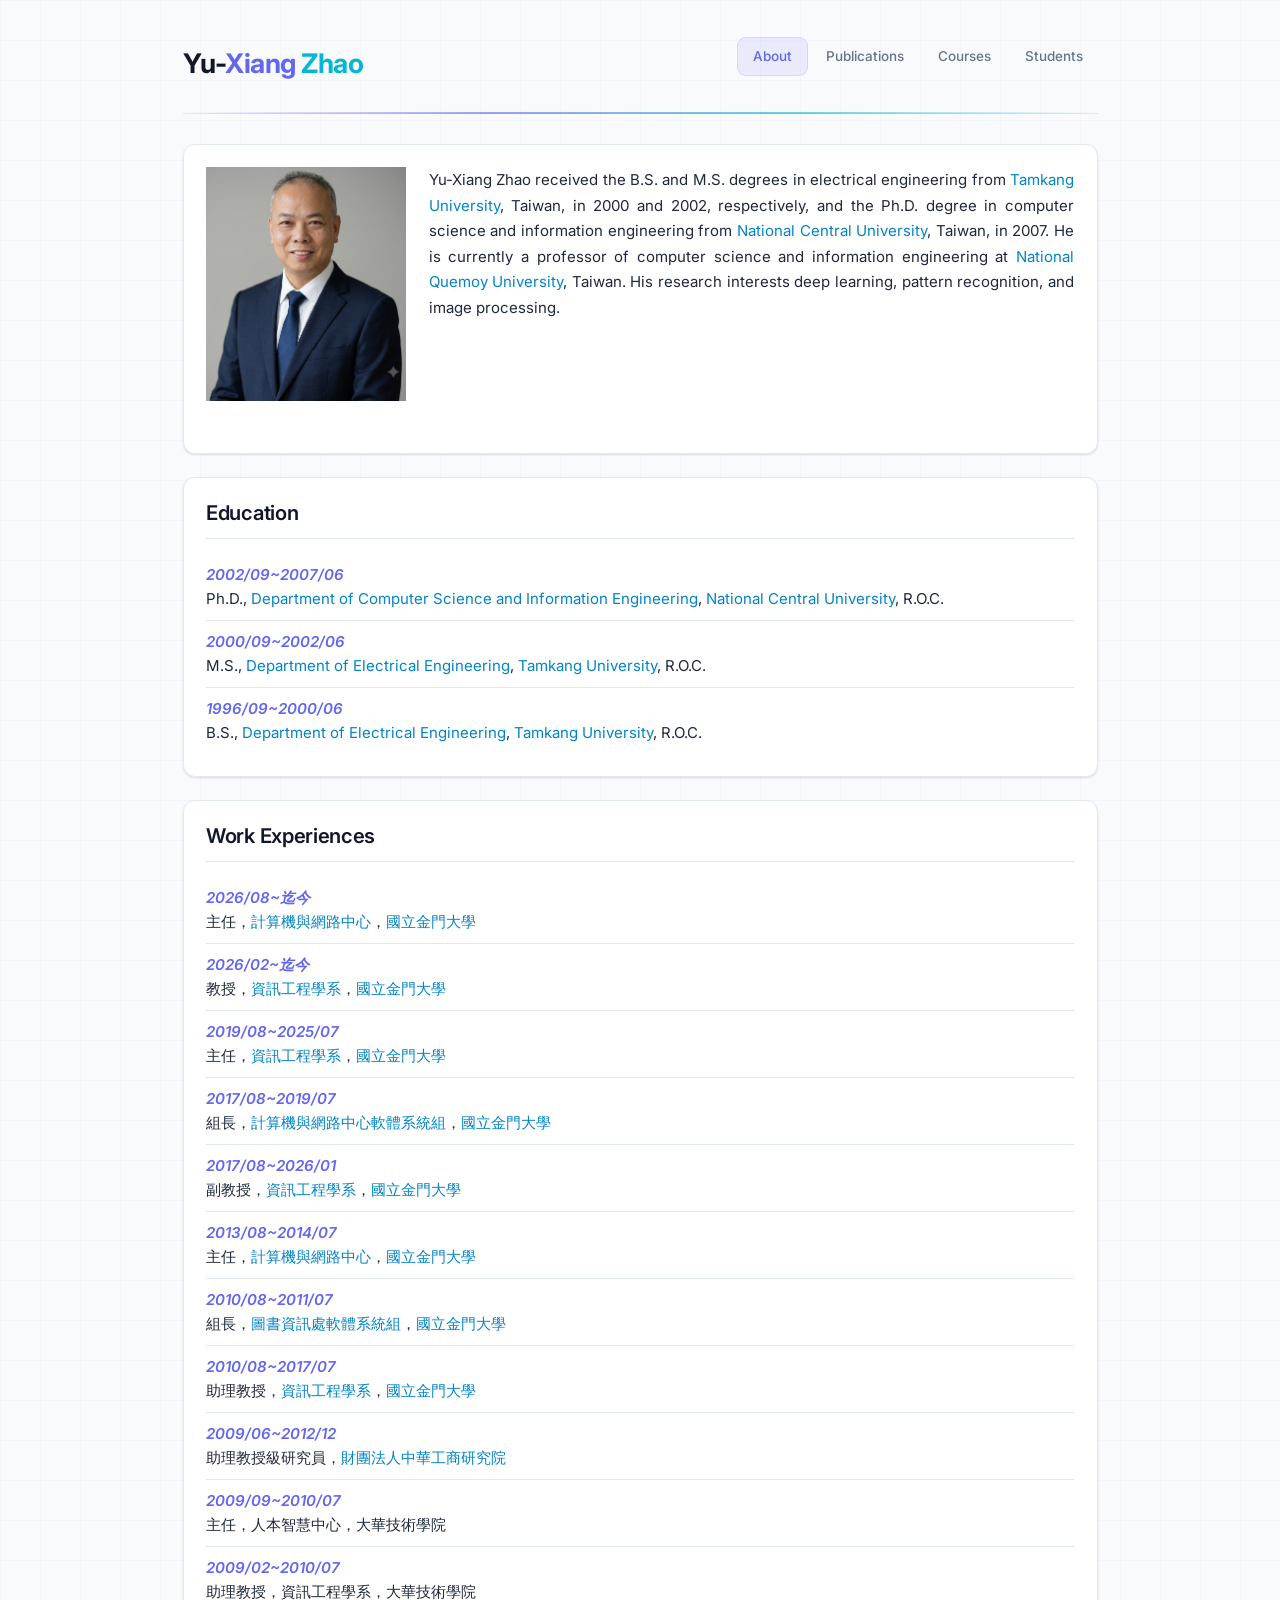
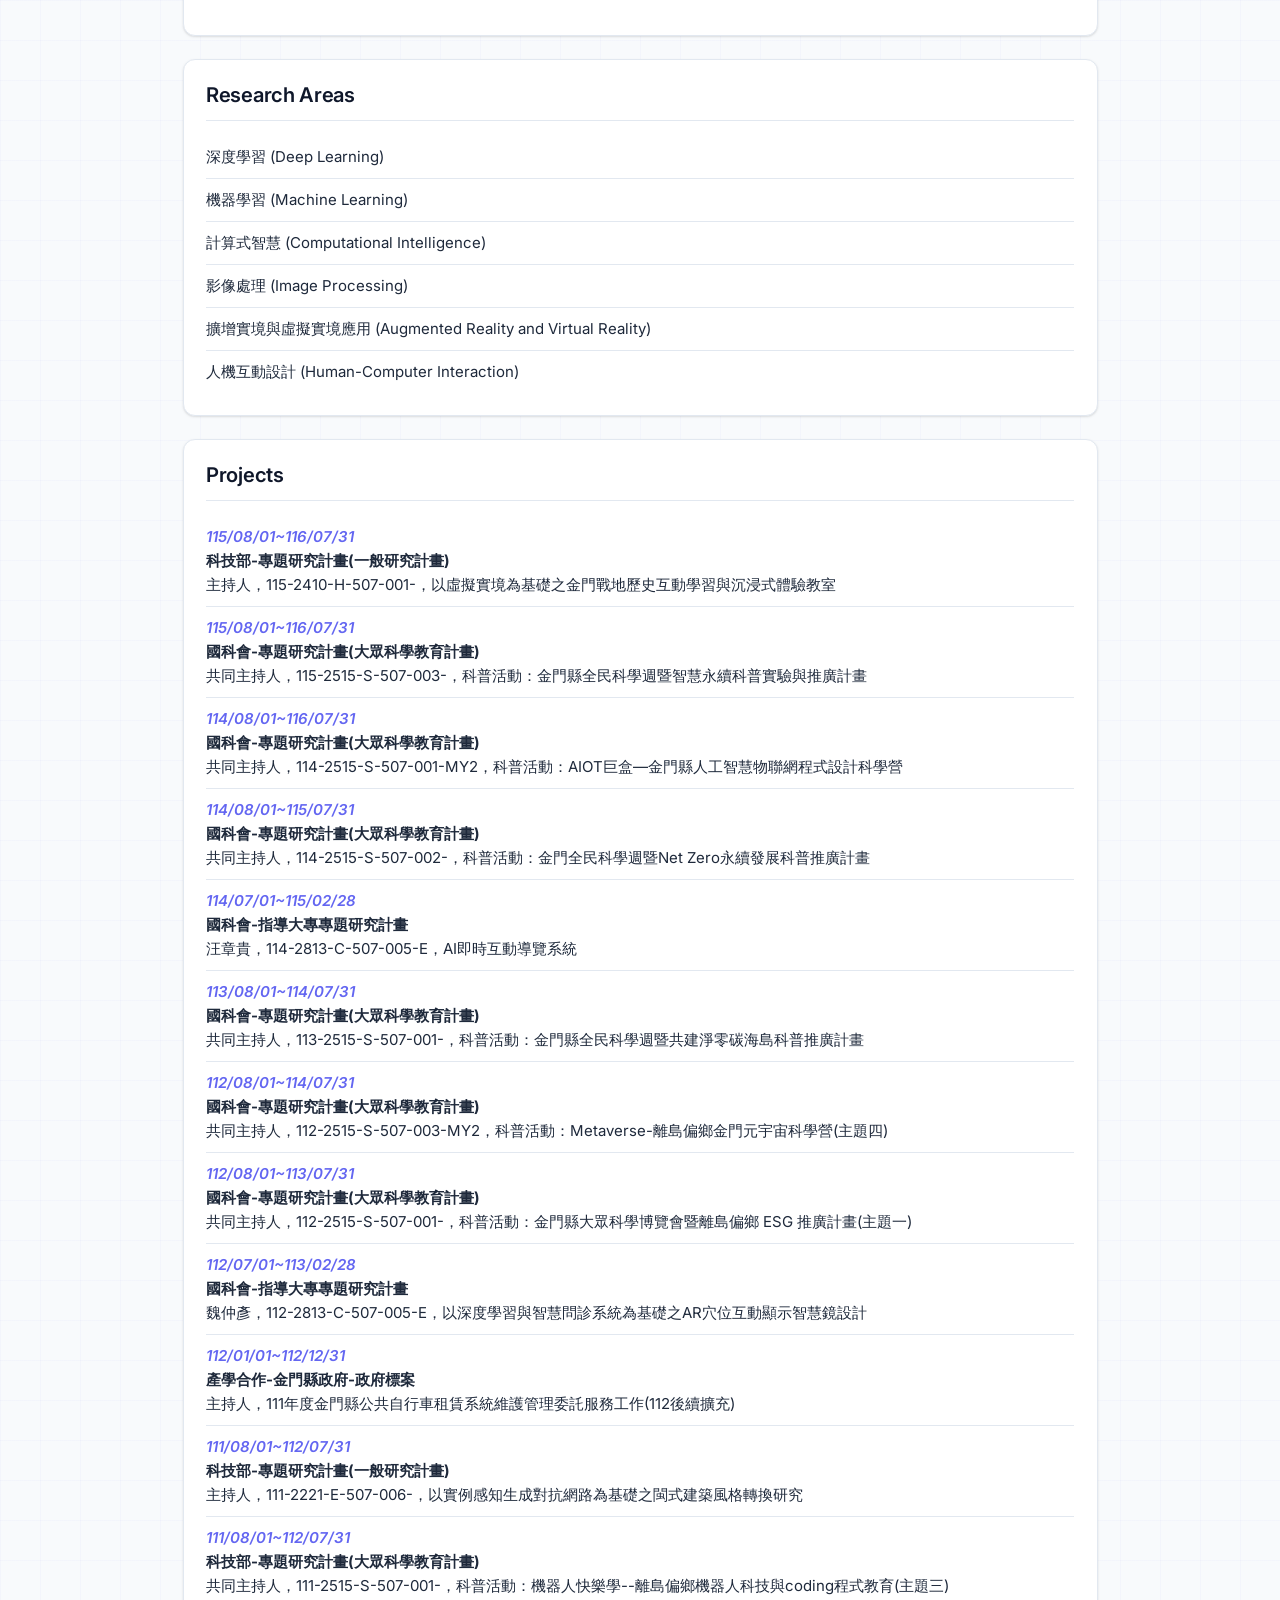
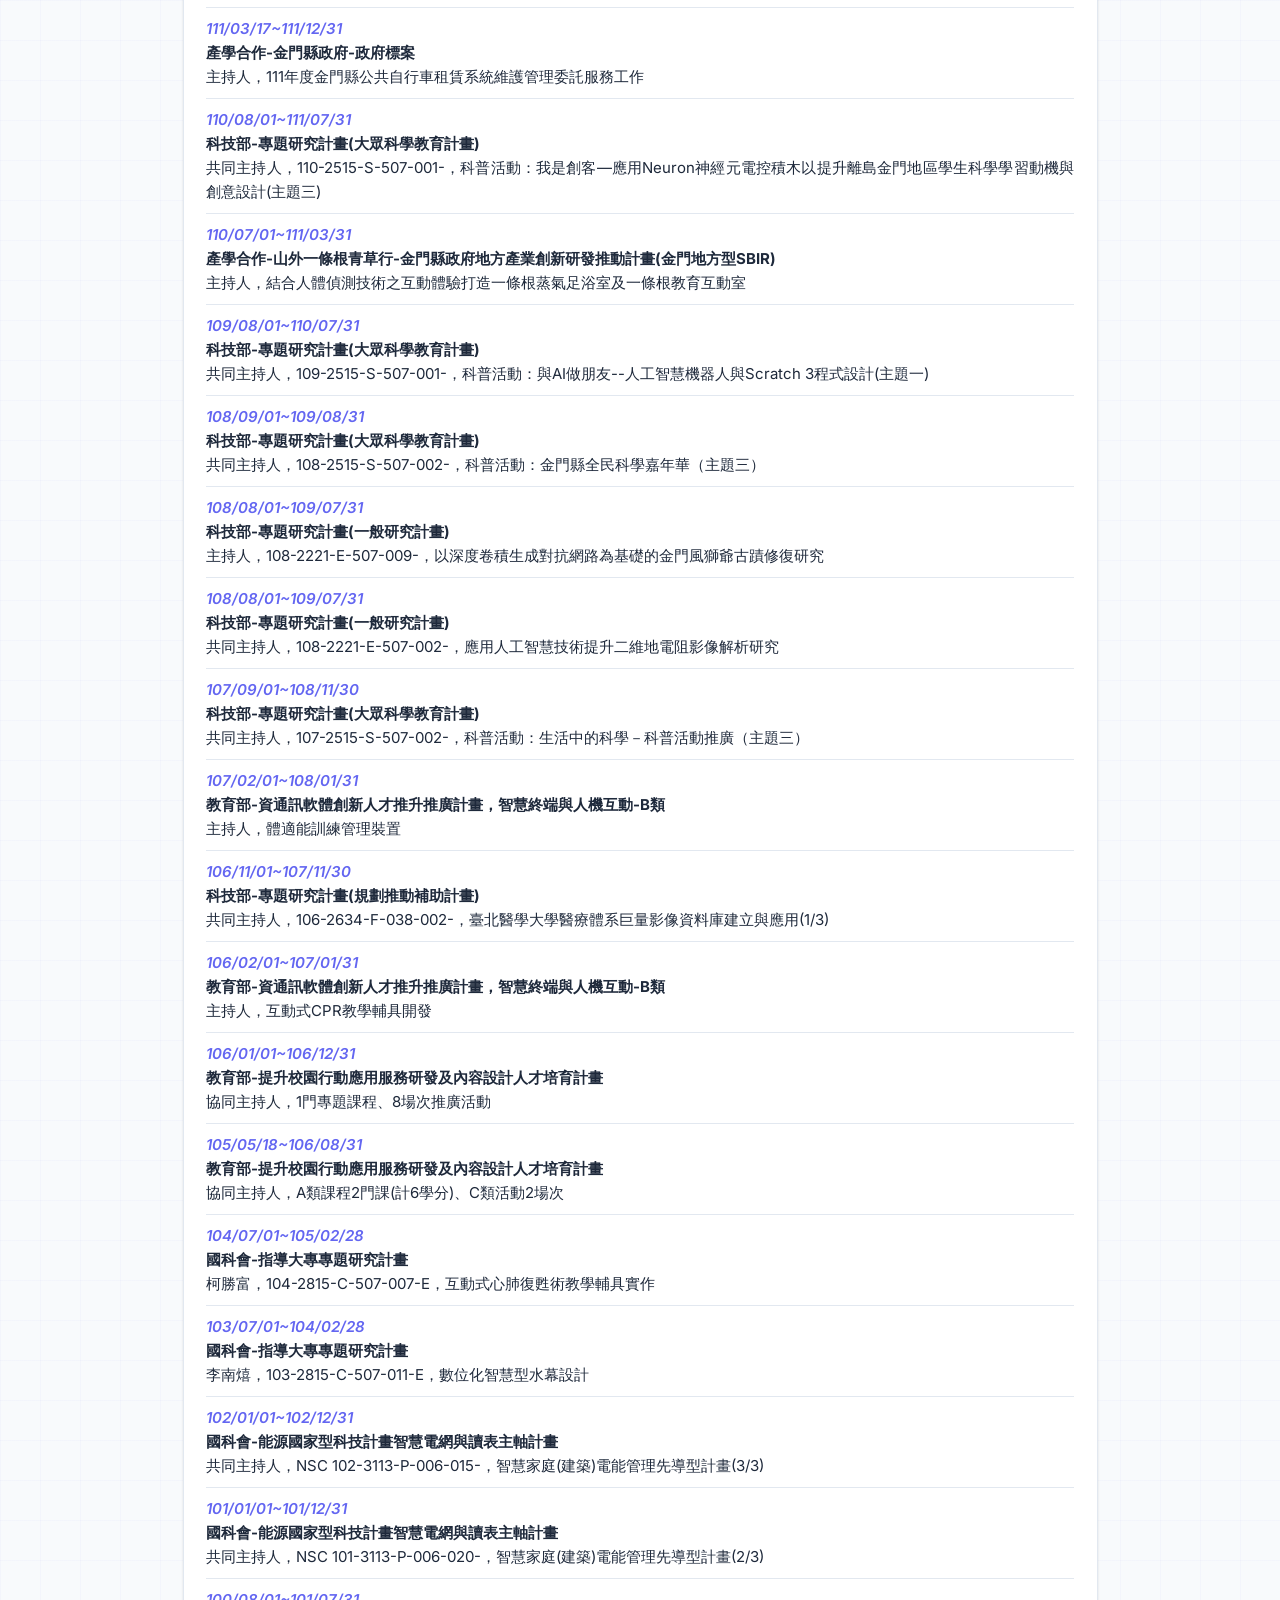
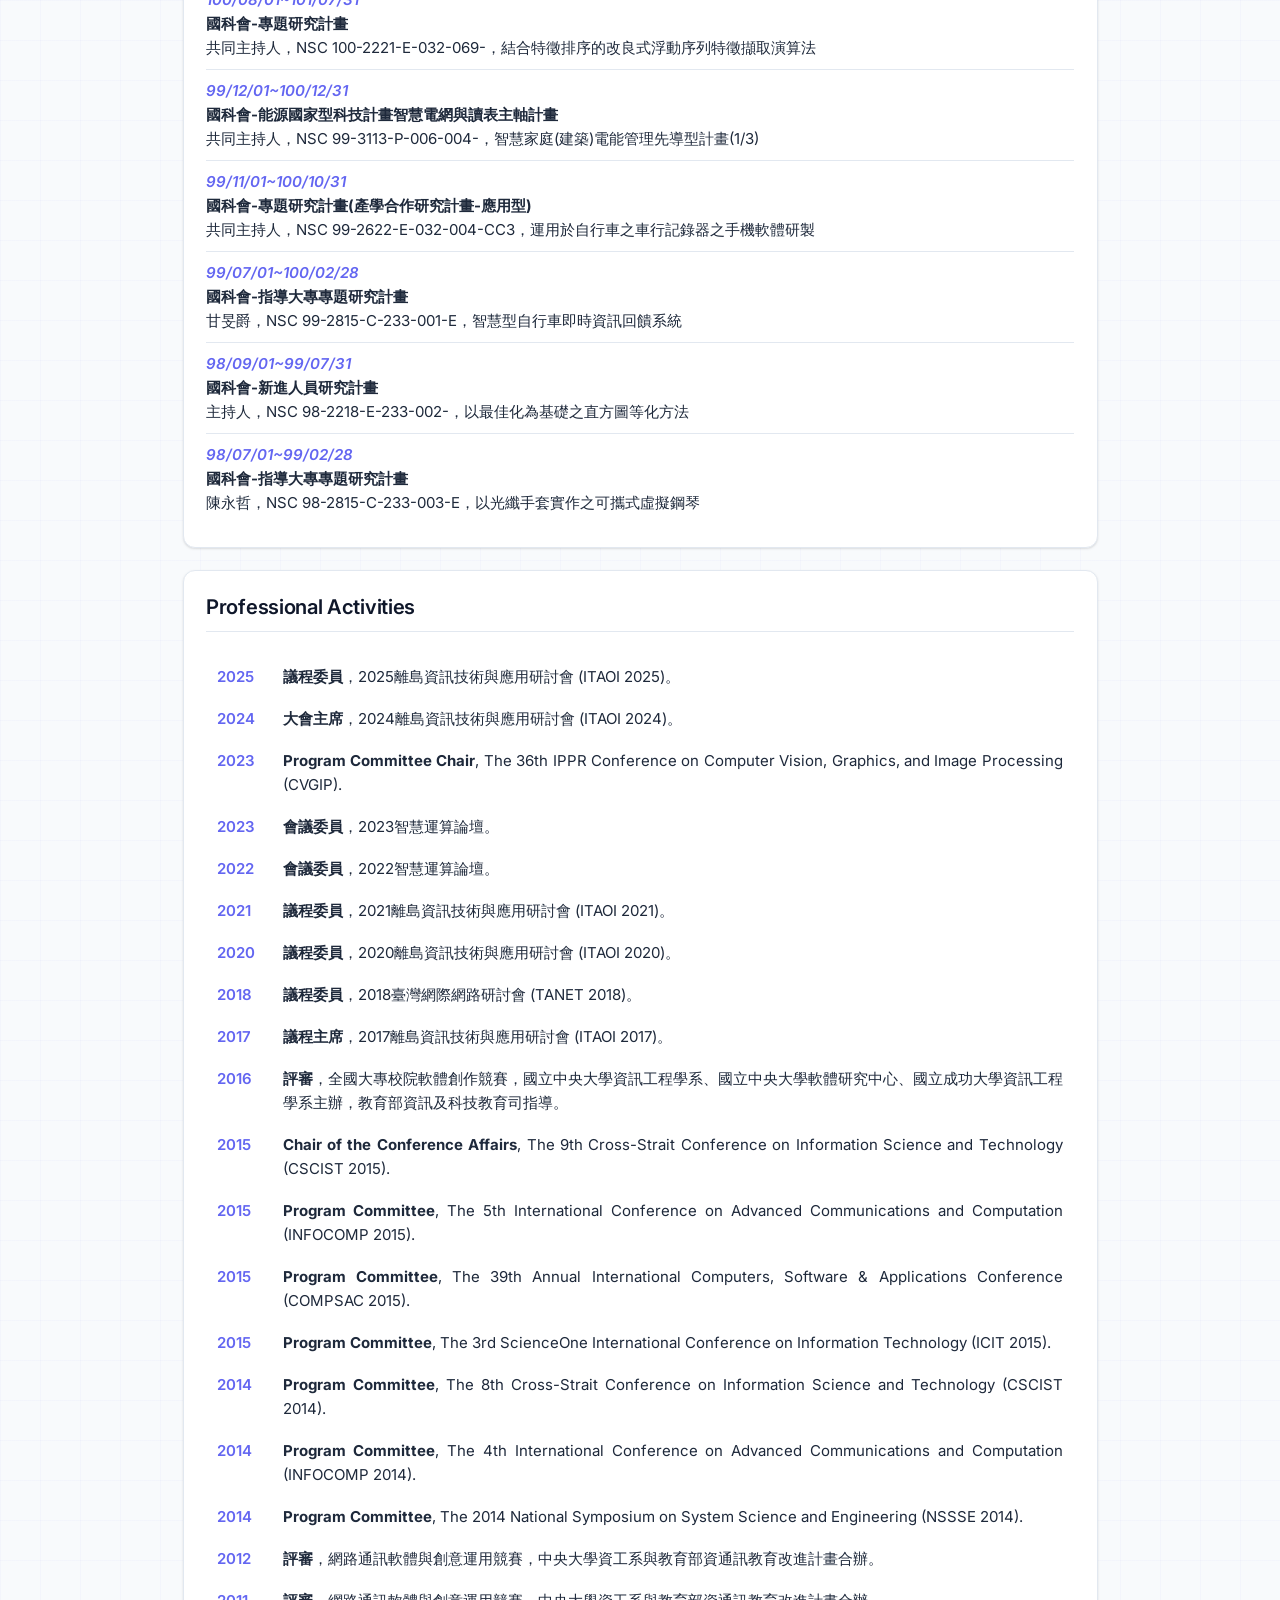
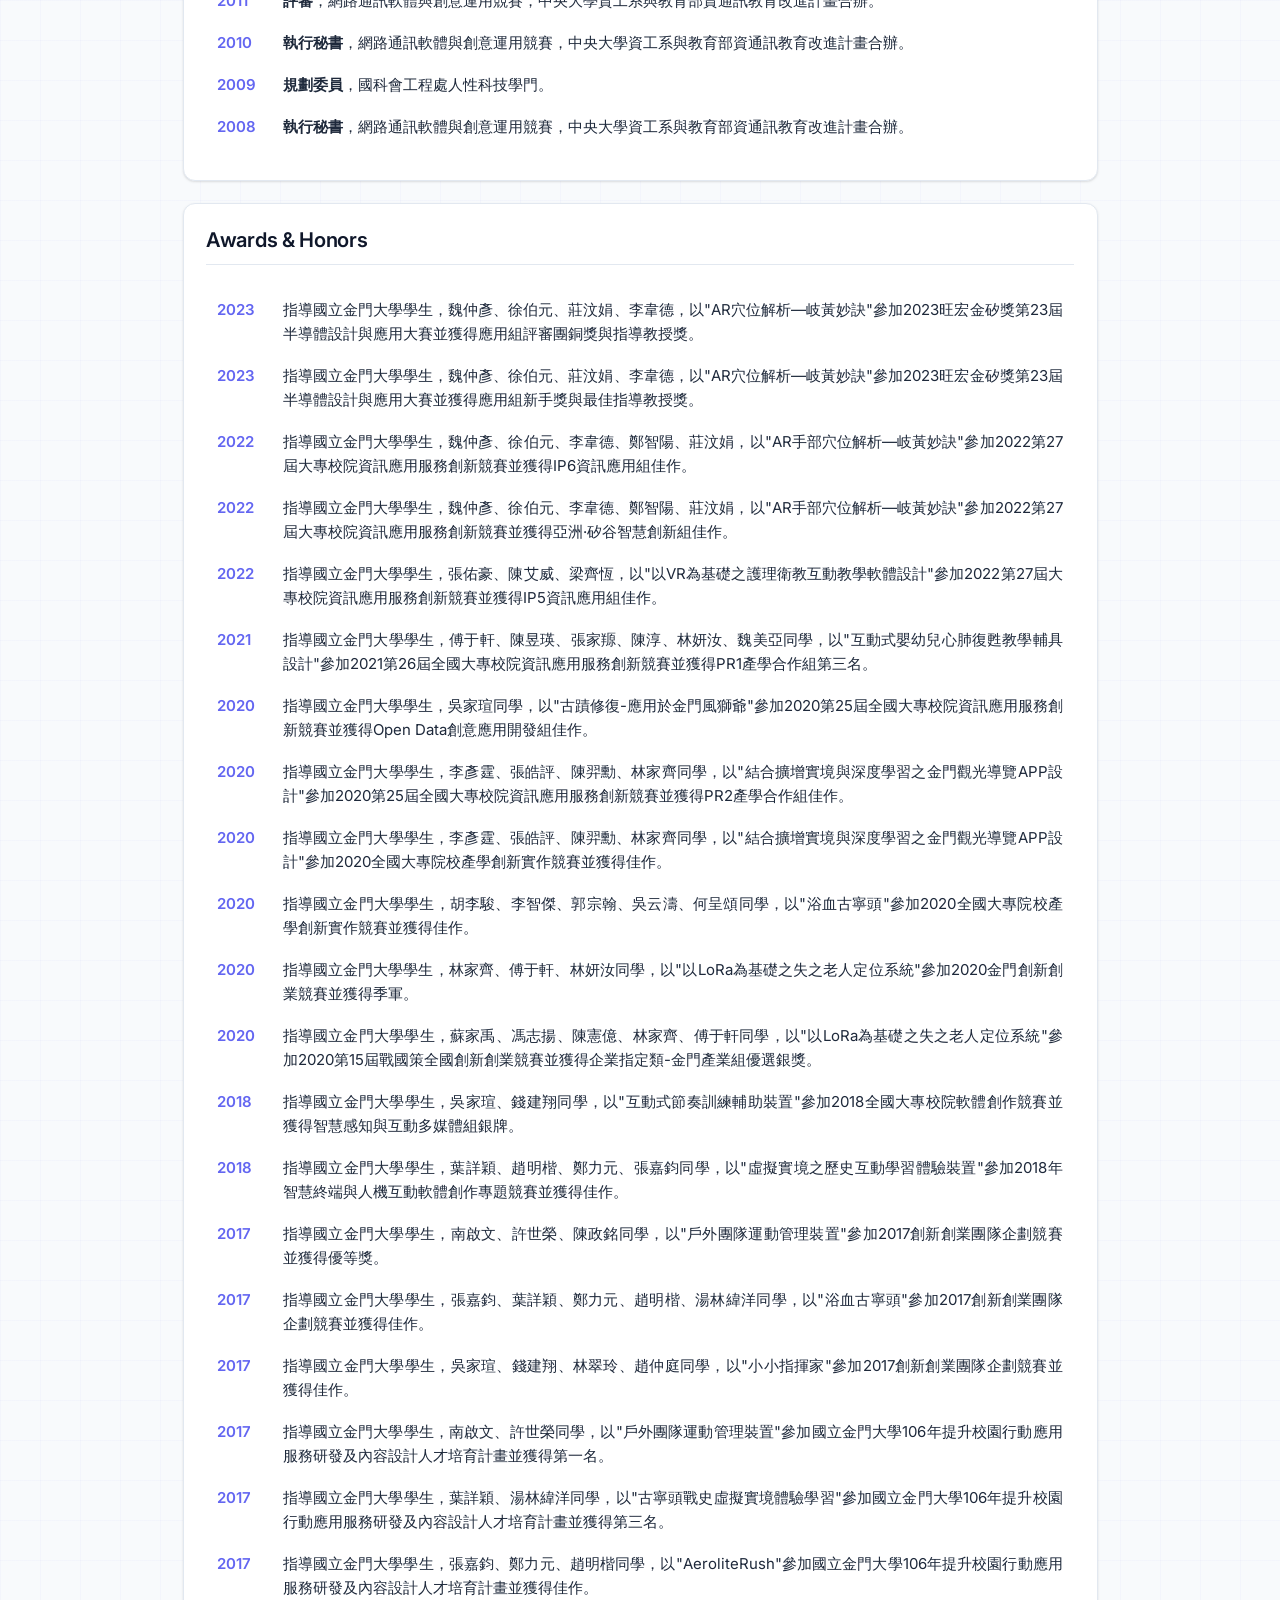
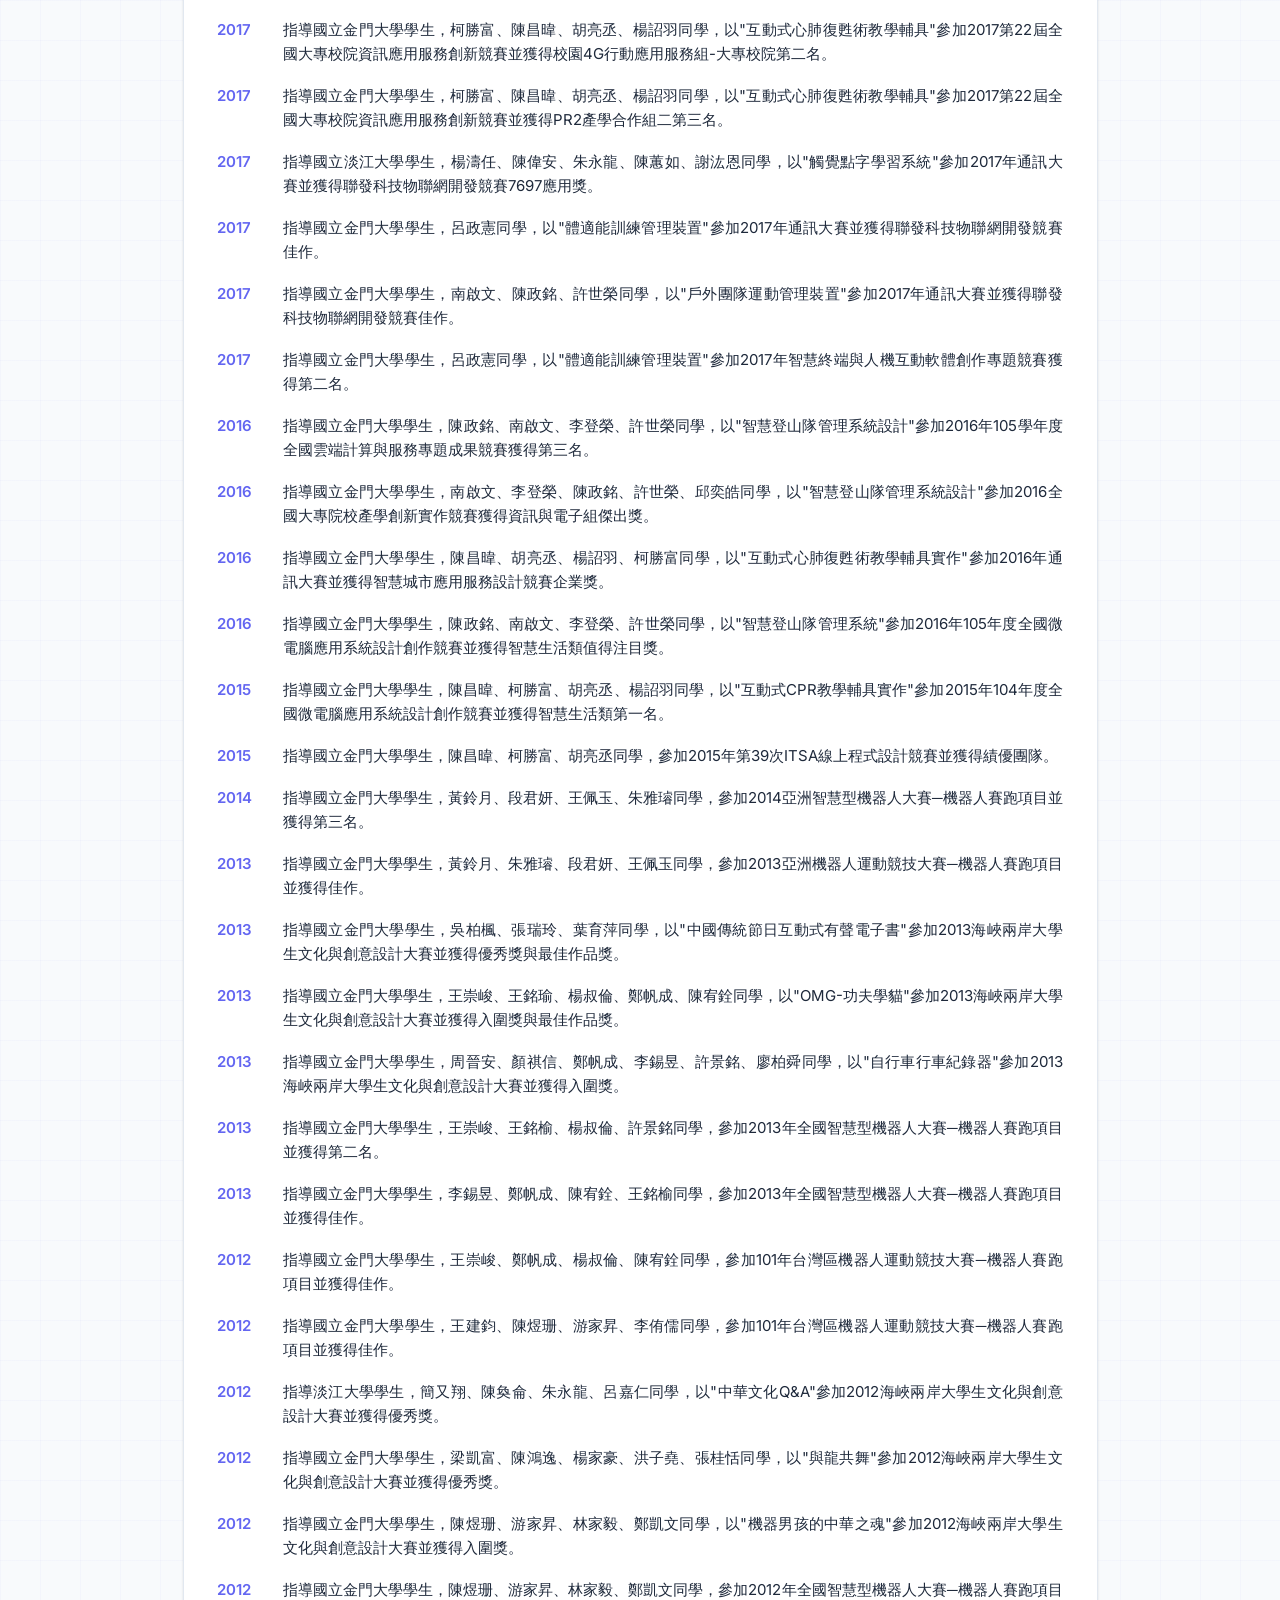
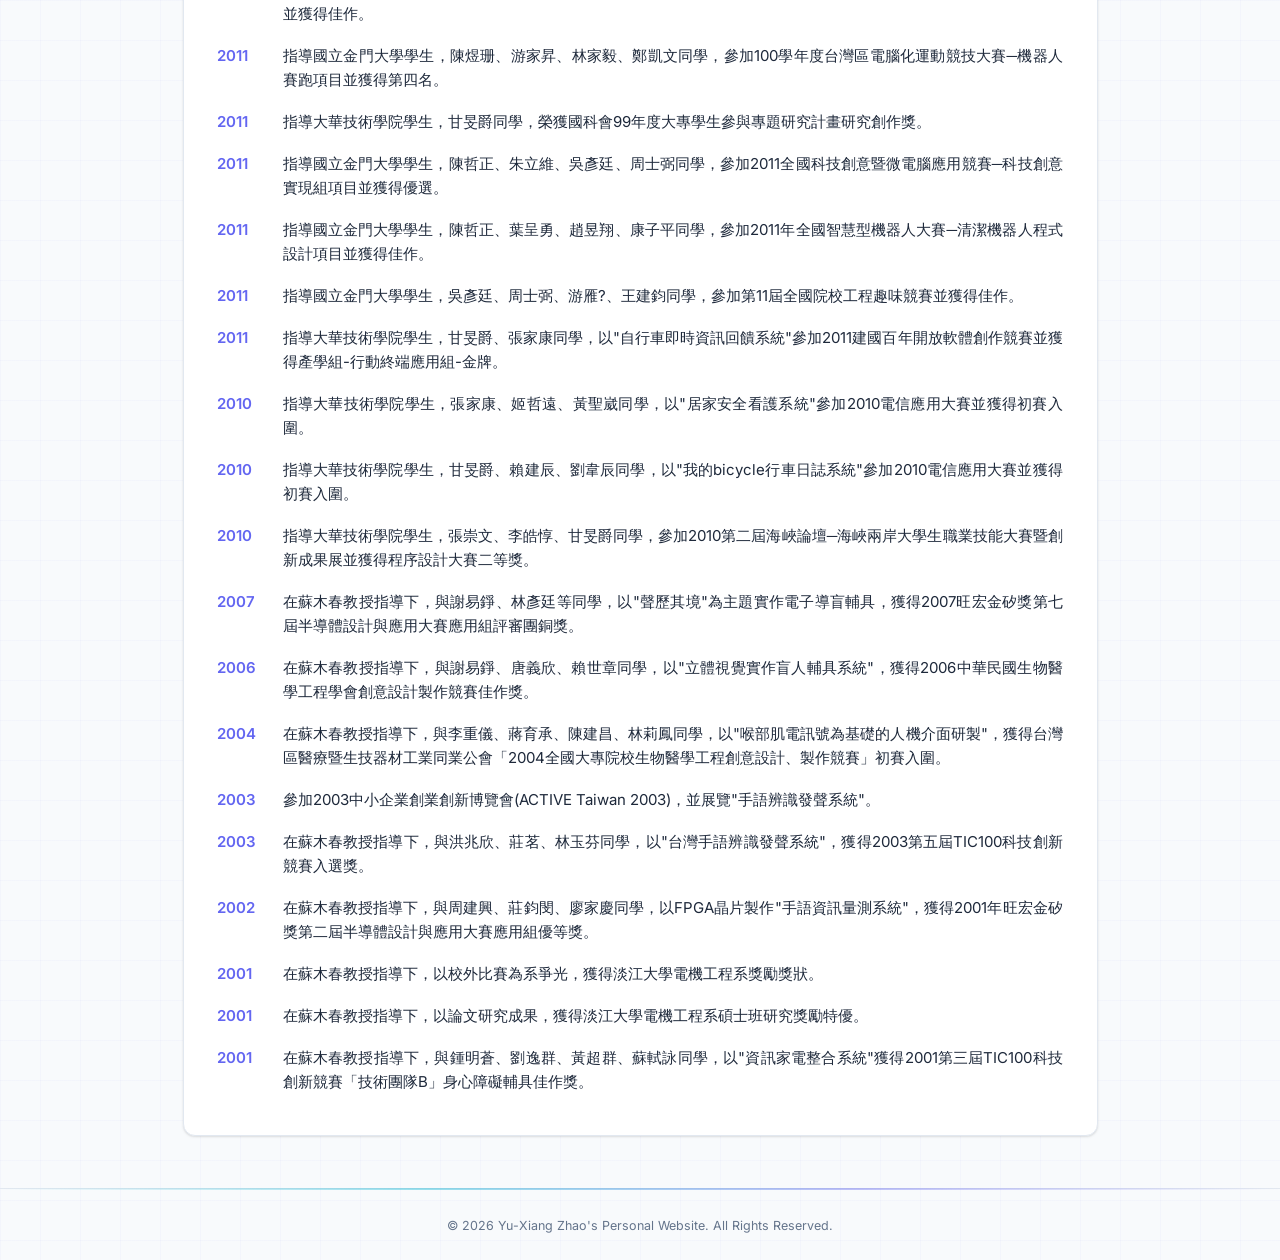
==== commit ec1f8e7d: "Update branding; fix mobile table layout; open publication links in new tab" ====
--- a/index.html
+++ b/index.html
@@ -26,13 +26,13 @@
             <div class="header-inner">
                 <div class="logo">
                     <h1>
-                        <a href="index.html">Bio<span class="color1">gra</span><span class="color2">phy</span></a>
+                        <a href="index.html">Yu-<span class="color1">Xiang</span><span class="color2"> Zhao</span></a>
                     </h1>
                 </div>
                 <button class="nav-toggle" aria-label="Toggle navigation">&#9776;</button>
                 <nav class="main-nav" id="mainNav">
                     <ul>
-                        <li class="first current_page_item"><a href="index.html">Blog</a></li>
+                        <li class="first current_page_item"><a href="index.html">About</a></li>
                         <li><a href="publications.html">Publications</a></li>
                         <li><a href="courses.html">Courses</a></li>
                         <li><a href="students.html">Students</a></li>
--- a/style.css
+++ b/style.css
@@ -305,6 +305,8 @@
   padding: 0.6rem 0.75rem;
   vertical-align: top;
   font-size: 1rem;
+  overflow-wrap: break-word;
+  word-break: break-word;
 }
 
 .section-card td:first-child {
@@ -490,10 +492,24 @@
     min-width: auto;
   }
 
-.section-card td:first-child {
-    white-space: normal;
+  .info-list .date + br {
+    display: none;
+  }
+
+  .section-card td:first-child {
+    white-space: nowrap;
+    width: auto;
+  }
+
+  .section-card .mytable td:first-child {
     display: block;
     margin-bottom: 0.25rem;
+  }
+
+  .page-students .mytable td:first-child {
+    max-width: 200px;
+    white-space: normal;
+    word-break: break-word;
   }
 }
 
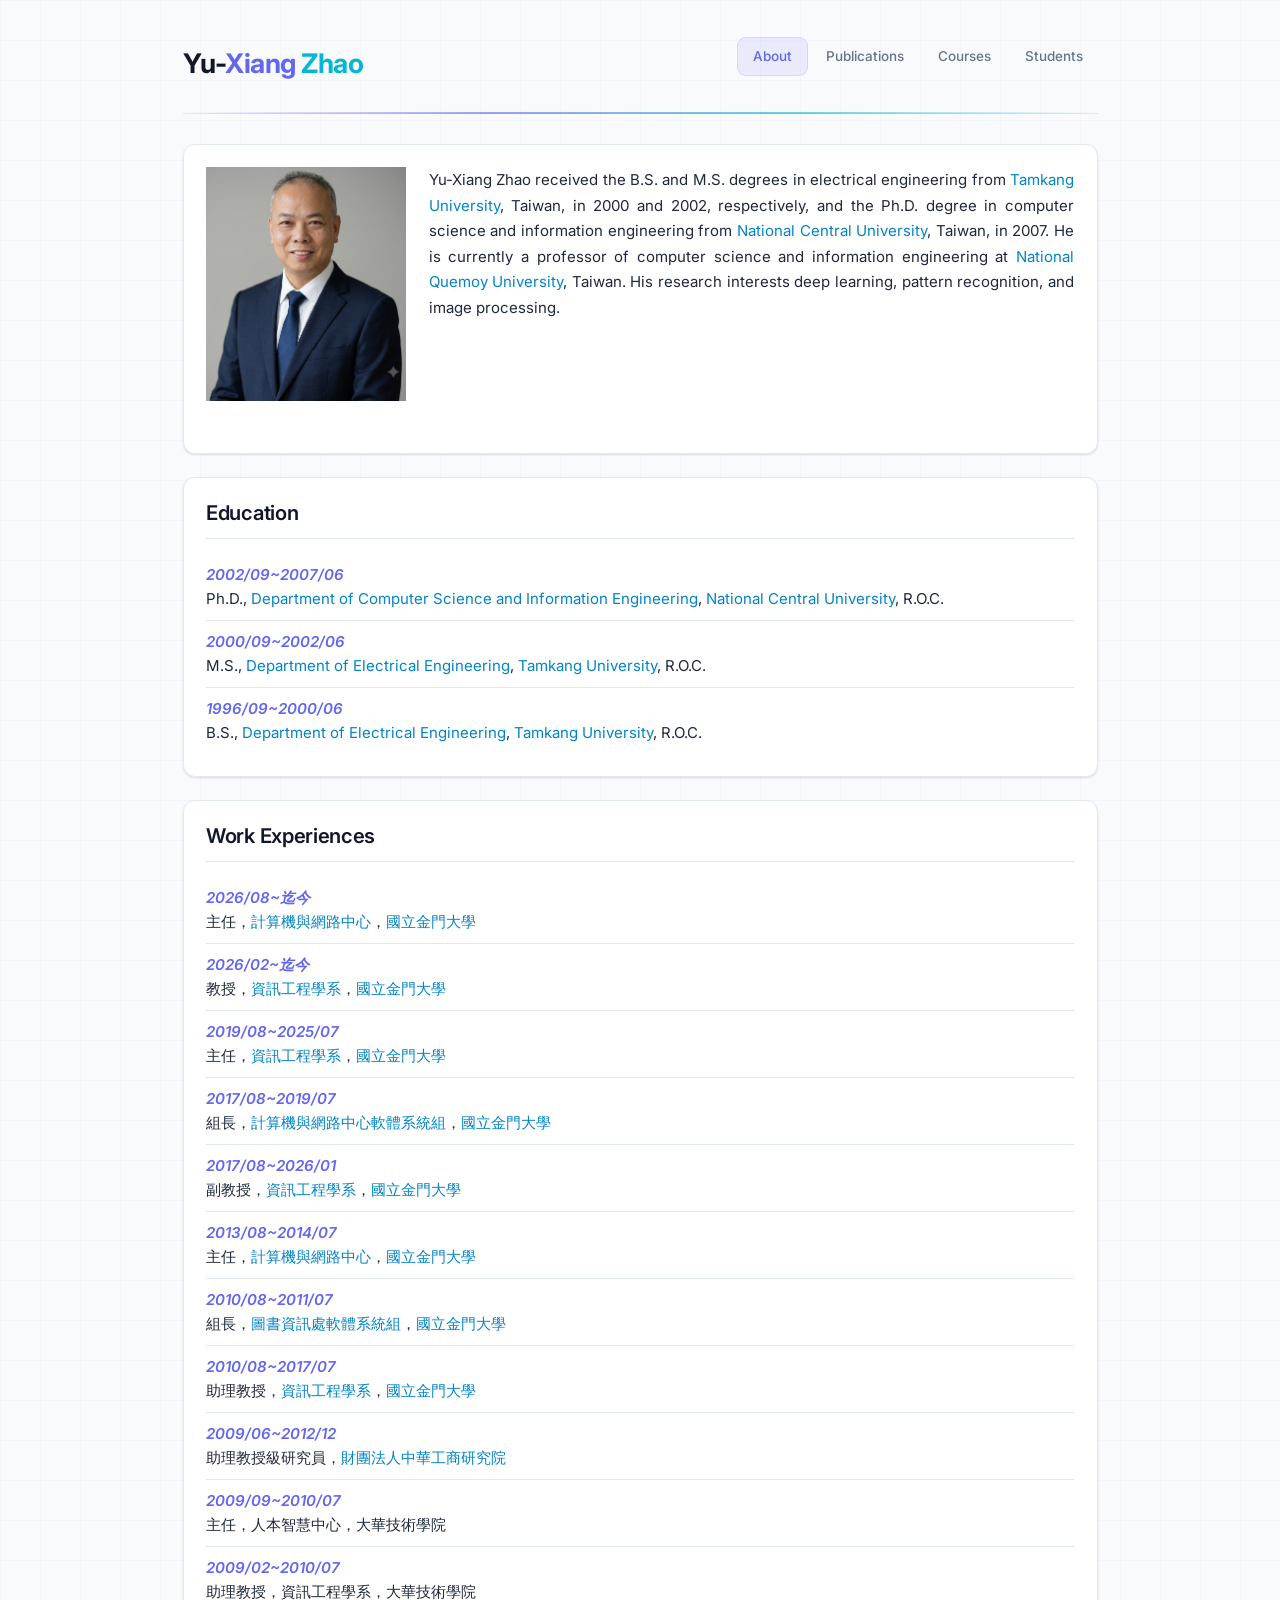
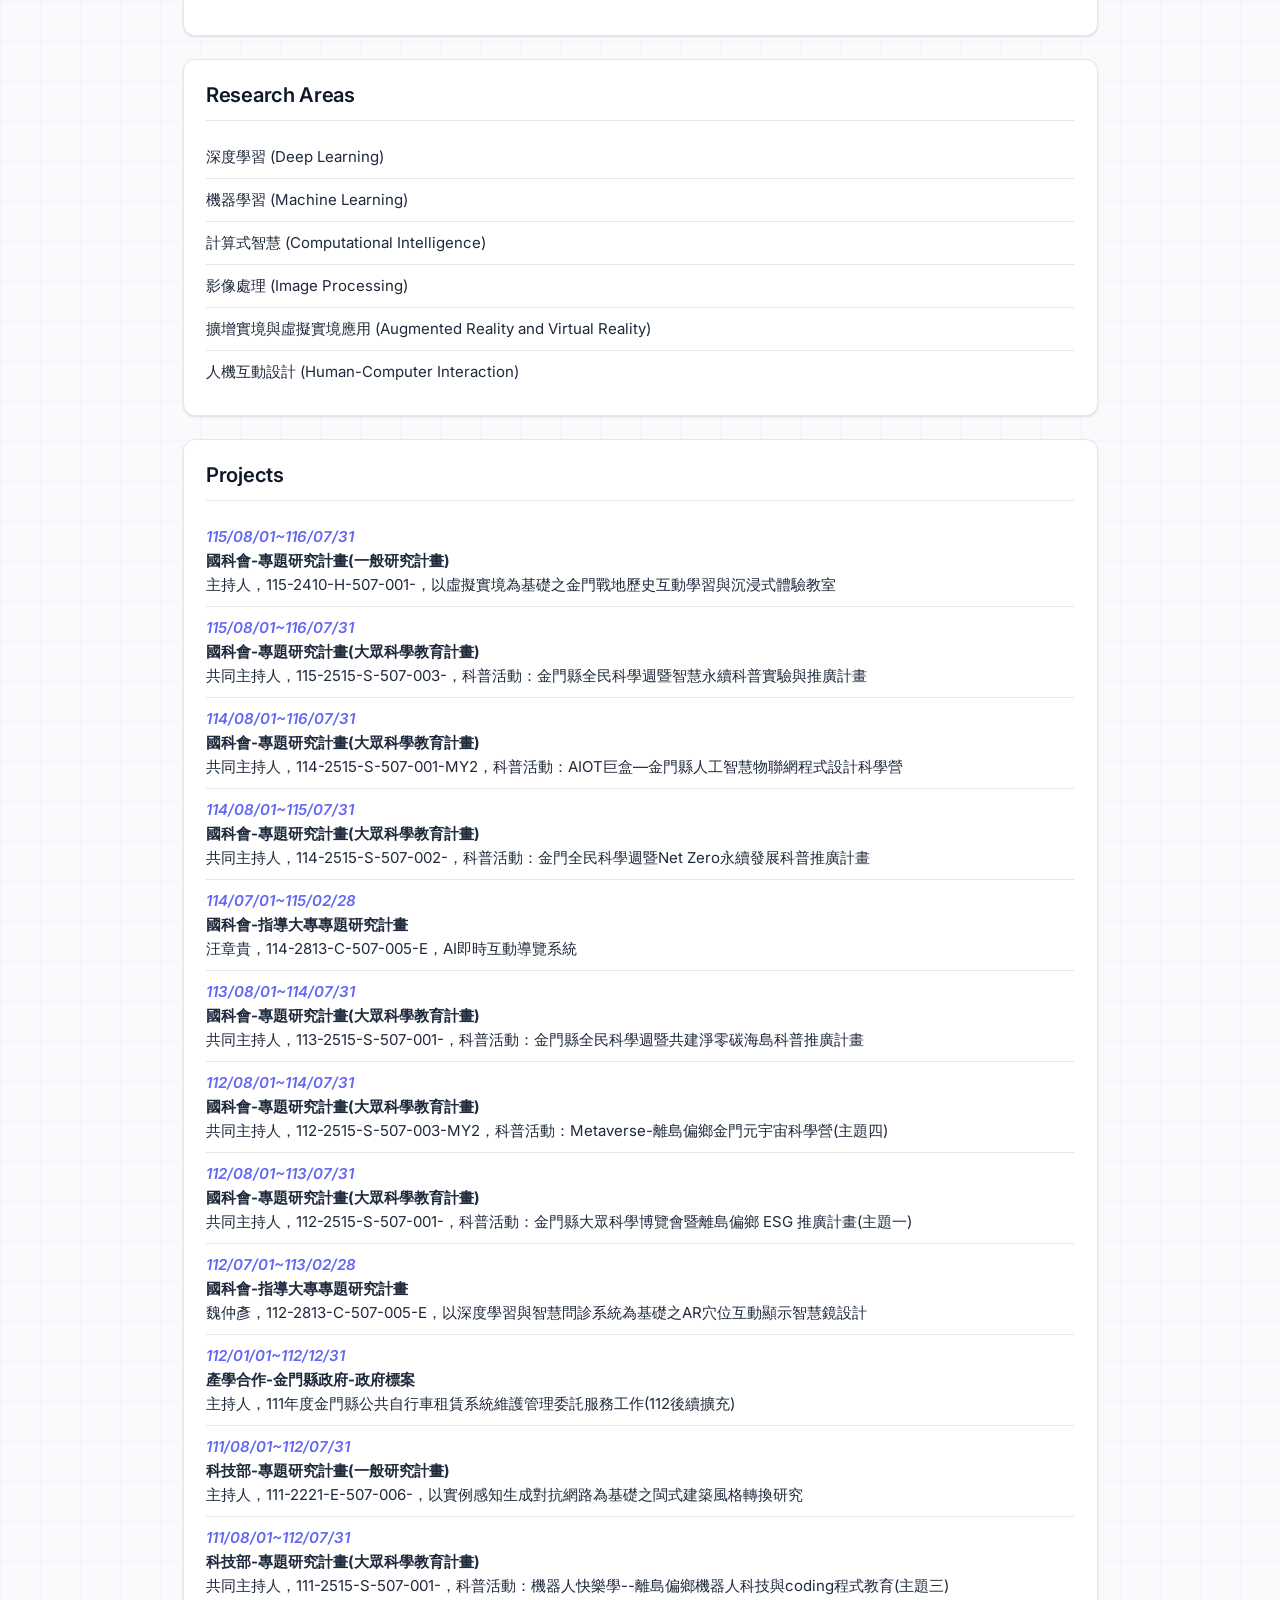
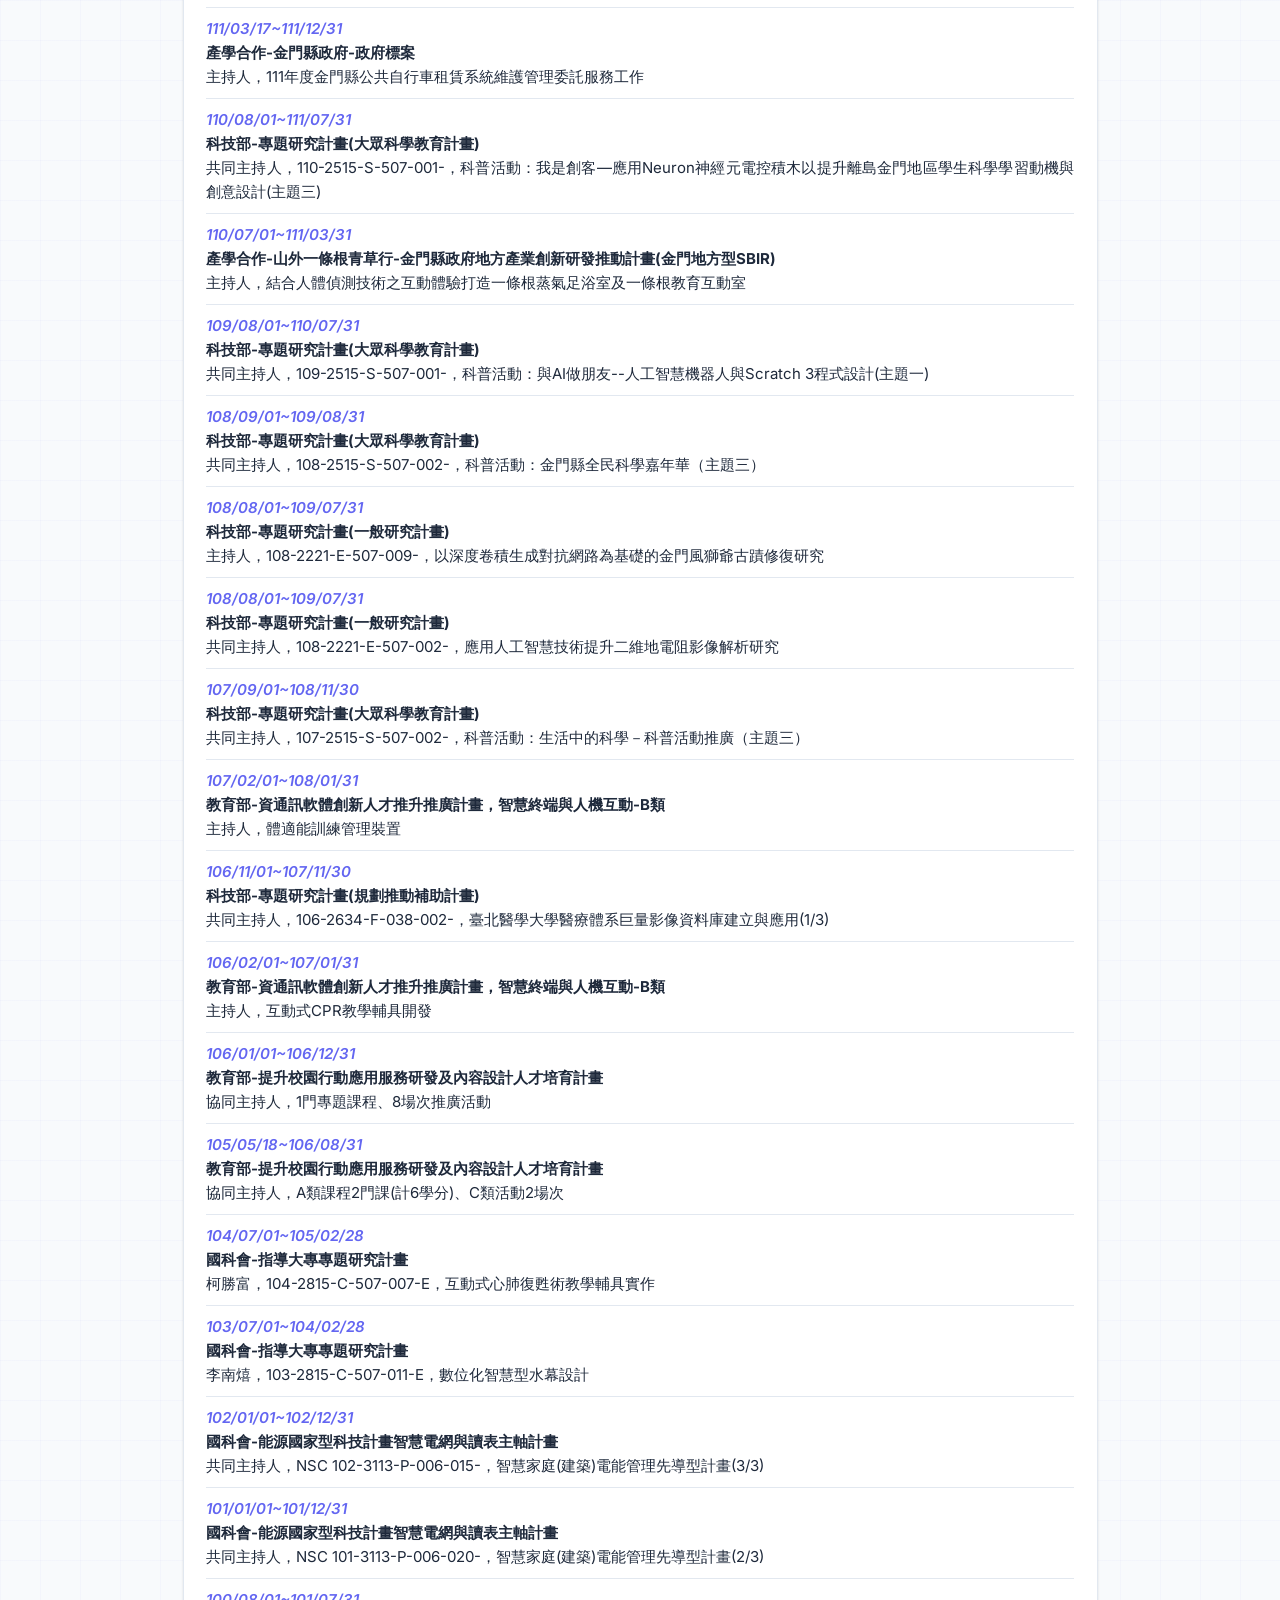
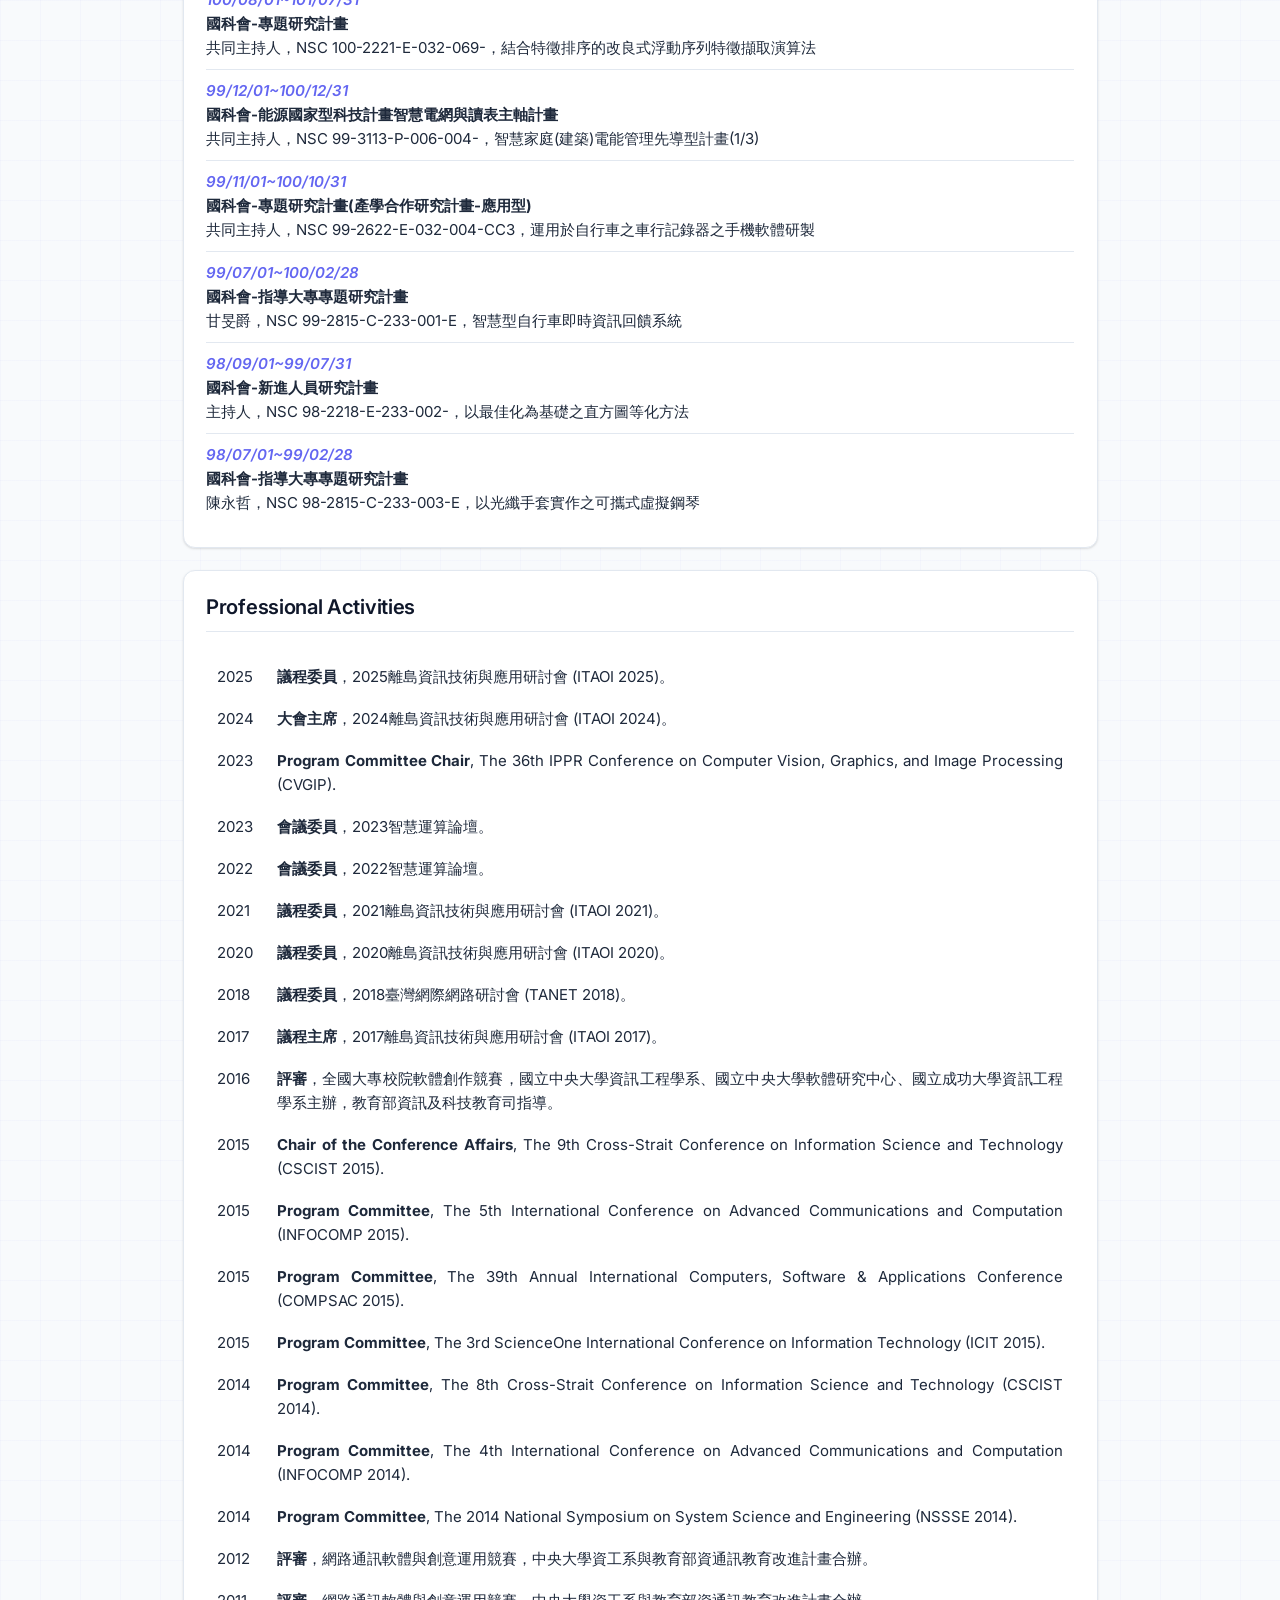
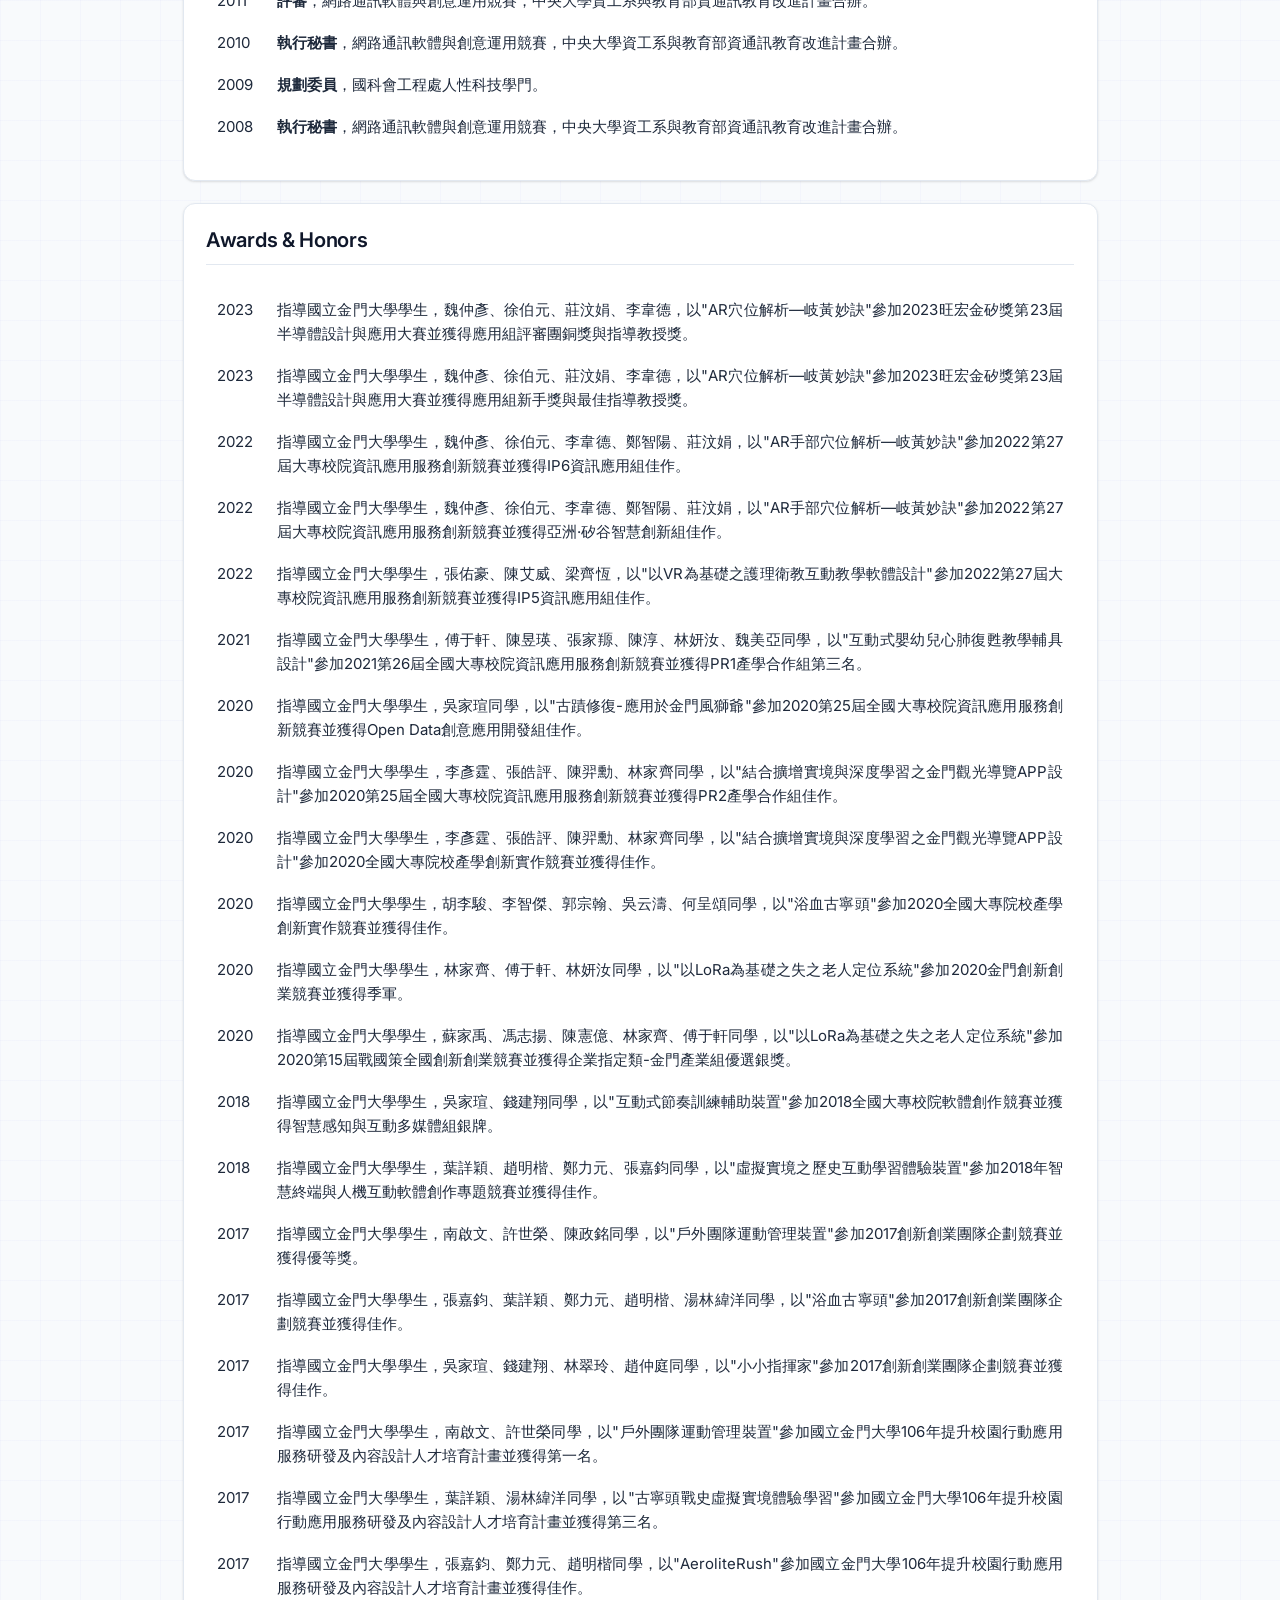
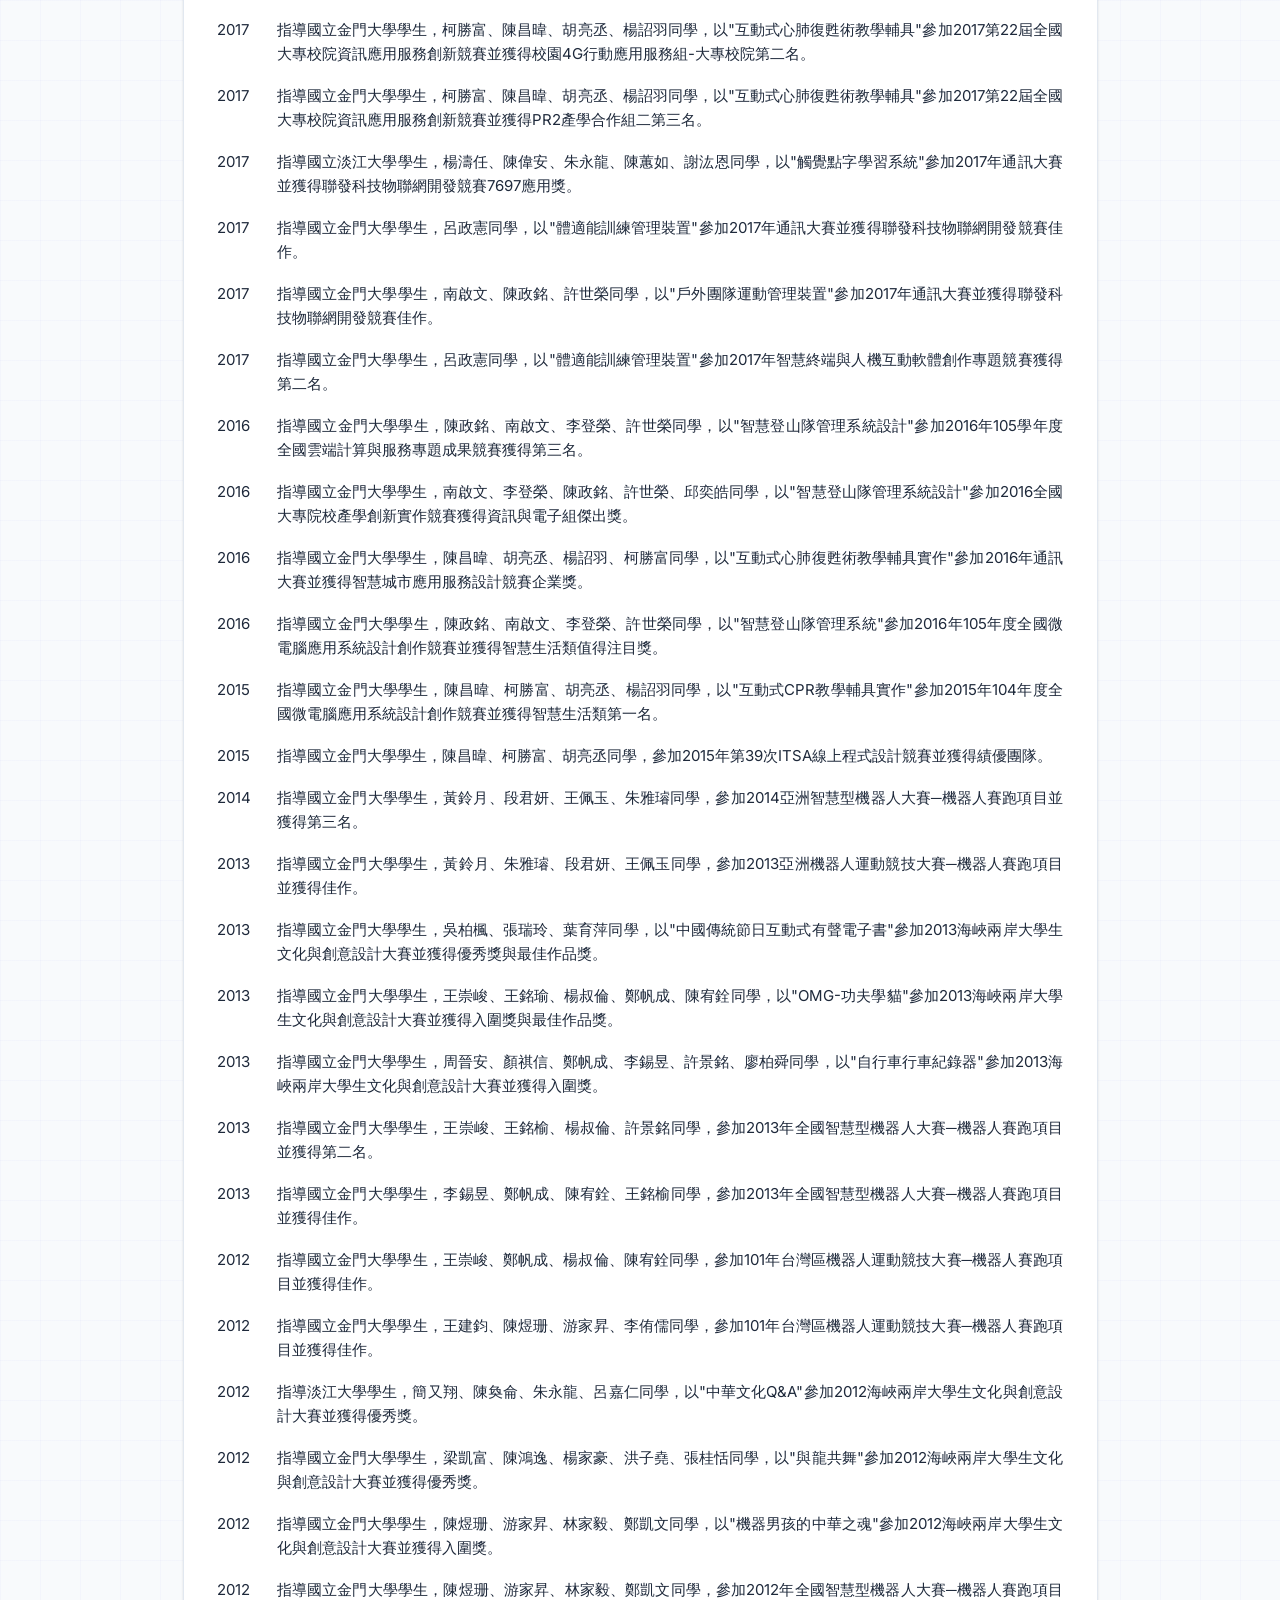
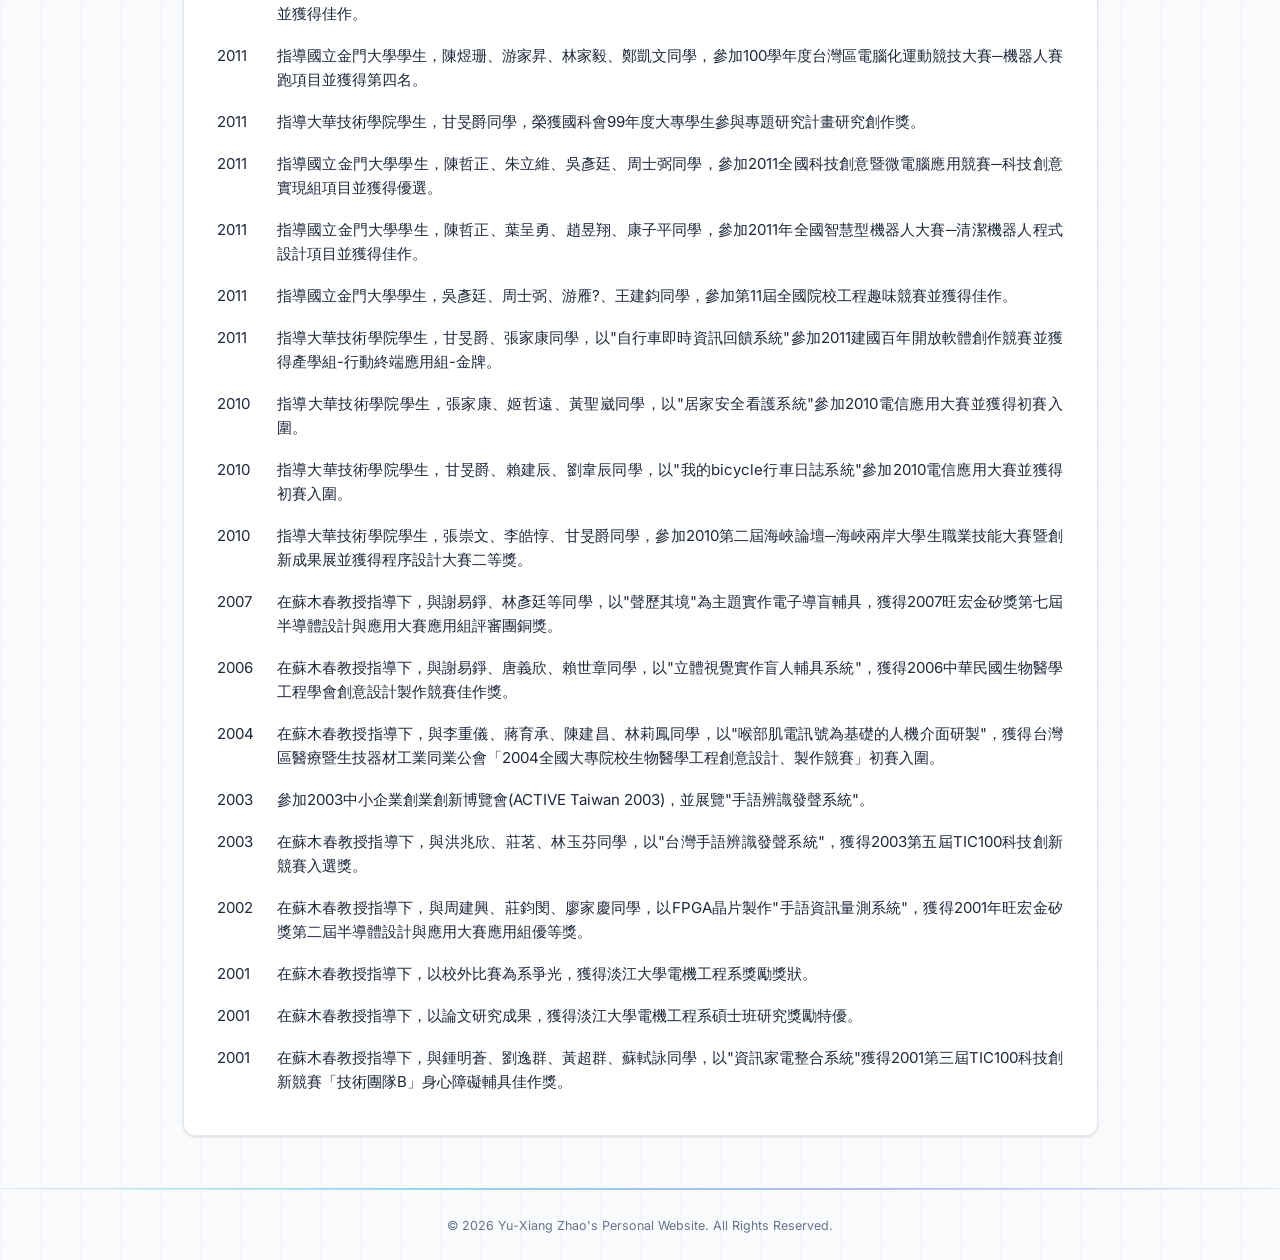
==== commit 50ef6cd2: "Add page-index body class; fix funding agency name; add first-column nowrap for index" ====
--- a/index.html
+++ b/index.html
@@ -19,7 +19,7 @@
     <link href="style.css" rel="stylesheet" type="text/css" media="screen" />
 </head>
 
-<body>
+<body class="page-index">
     <div class="page-wrapper">
         <!-- Header -->
         <header class="site-header">
@@ -147,7 +147,7 @@
                     <ul class="info-list">
                         <li>
                             <span class="date">115/08/01~116/07/31</span><br />
-                            <strong>科技部-專題研究計畫(一般研究計畫)</strong><br />
+                            <strong>國科會-專題研究計畫(一般研究計畫)</strong><br />
                             主持人，115-2410-H-507-001-，以虛擬實境為基礎之金門戰地歷史互動學習與沉浸式體驗教室
                         </li>
                         <li>
--- a/style.css
+++ b/style.css
@@ -309,17 +309,20 @@
   word-break: break-word;
 }
 
-.section-card td:first-child {
+.page-index .section-card td:first-child {
   white-space: nowrap;
-  font-weight: 600;
-  color: var(--primary);
-  padding-right: 1rem;
-  width: 50px;
-}
-
-.mytable td:first-child {
-  color: inherit;
-  font-weight: normal;
+}
+
+.page-publications .section-card td:first-child {
+  white-space: nowrap;
+}
+
+.page-courses .section-card td {
+  vertical-align: middle;
+}
+
+.page-students .section-card td {
+  vertical-align: middle;
 }
 
 .section-card tr:last-child td {
@@ -495,22 +498,6 @@
   .info-list .date + br {
     display: none;
   }
-
-  .section-card td:first-child {
-    white-space: nowrap;
-    width: auto;
-  }
-
-  .section-card .mytable td:first-child {
-    display: block;
-    margin-bottom: 0.25rem;
-  }
-
-  .page-students .mytable td:first-child {
-    max-width: 200px;
-    white-space: normal;
-    word-break: break-word;
-  }
 }
 
 /* ===== Animations ===== */
